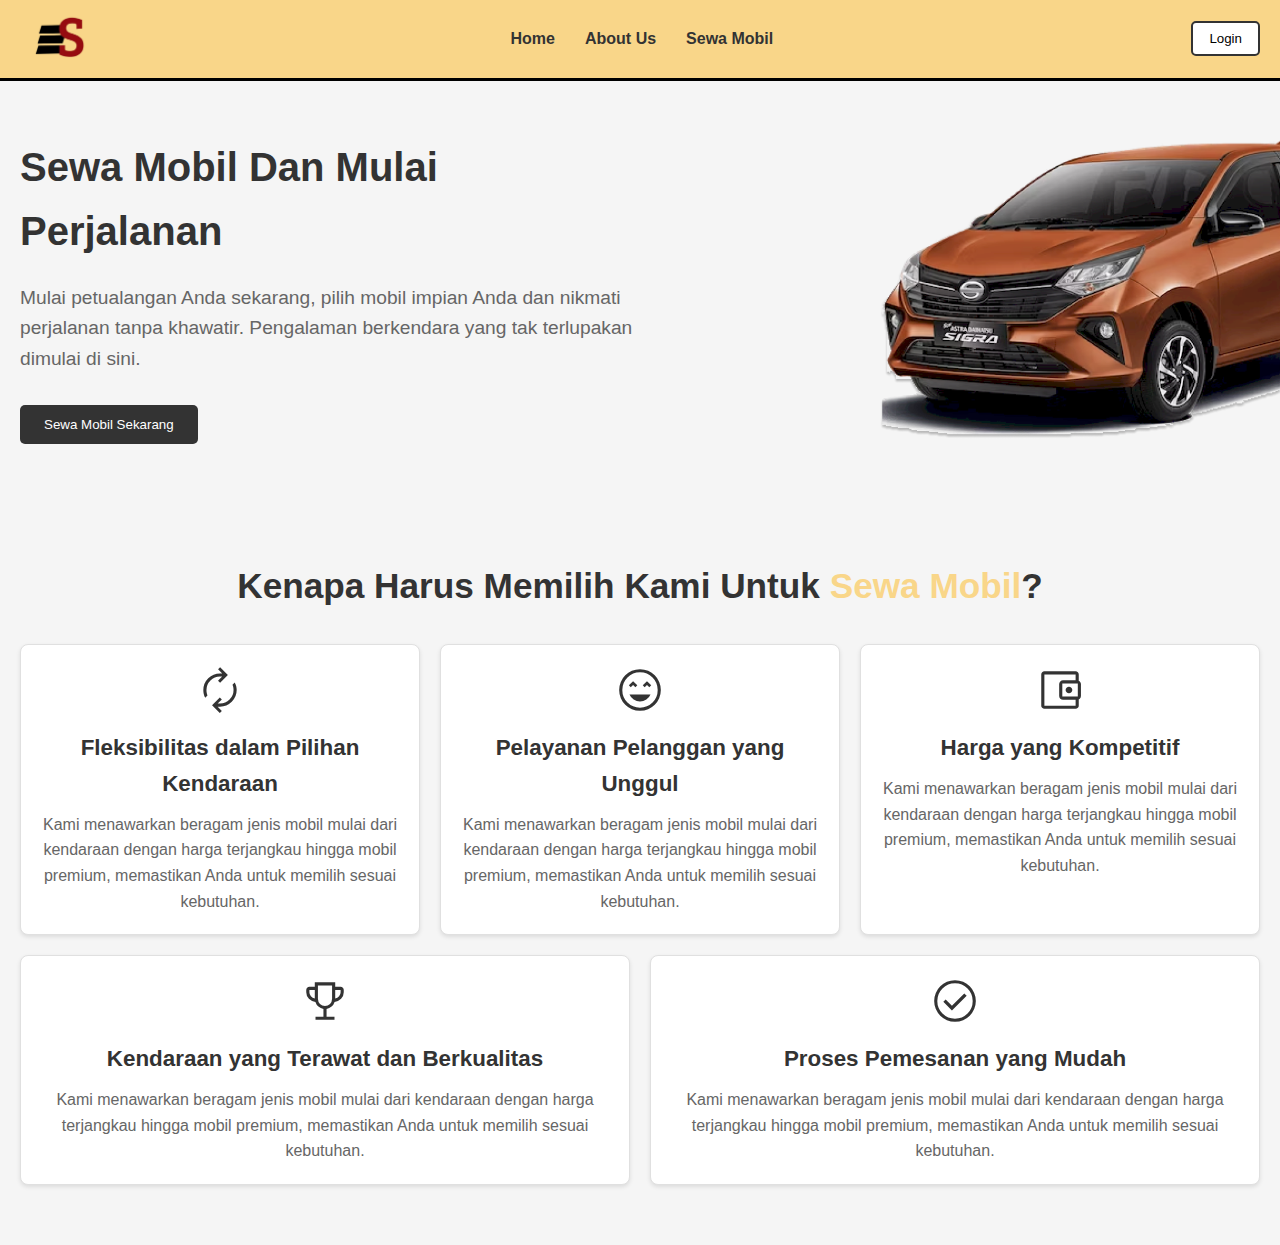
==== Main/index.html @ cefa4e39 "another commit" ====
<!DOCTYPE html>
<html lang="id">
  <head>
    <meta charset="UTF-8" />
    <meta name="viewport" content="width=device-width, initial-scale=1.0" />
    <title>Sewa Mobil</title>
    <link rel="stylesheet" href="styles.css" />
    <link
      rel="stylesheet"
      href="https://fonts.googleapis.com/css2?family=Material+Symbols+Outlined:opsz,wght,FILL,GRAD@20..48,100..700,0..1,-50..200"
    />
  </head>
  <body>
    <header>
      <nav>
        <div class="logo">
          <img src="../src/logo.png" alt="Logo" />
        </div>
        <ul class="nav-links">
          <li><a href="#">Home</a></li>
          <li><a href="#">About Us</a></li>
          <li><a href="#">Sewa Mobil</a></li>
        </ul>
        <button class="login-btn" id="btn-login">Login</button>
      </nav>
    </header>
    <section class="hero">
      <div class="hero-content">
        <h1>Sewa Mobil Dan Mulai Perjalanan</h1>
        <p>
          Mulai petualangan Anda sekarang, pilih mobil impian Anda dan nikmati
          perjalanan tanpa khawatir. Pengalaman berkendara yang tak terlupakan
          dimulai di sini.
        </p>
        <button class="cta-btn">Sewa Mobil Sekarang</button>
      </div>
      <img src="../src/car-image.png" alt="Mobil" class="hero-image" />
    </section>

    <section class="why-choose-us">
        <h2>Kenapa Harus Memilih Kami Untuk <span>Sewa Mobil</span>?</h2>
        <div class="benefits">
            <div class="benefit-item">
                <span class="material-symbols-outlined">autorenew</span>
                <h3>Fleksibilitas dalam Pilihan Kendaraan</h3>
                <p>
                    Kami menawarkan beragam jenis mobil mulai dari kendaraan dengan
                    harga terjangkau hingga mobil premium, memastikan Anda untuk memilih
                    sesuai kebutuhan.
                </p>
            </div>
            <div class="benefit-item">
                <span class="material-symbols-outlined">sentiment_very_satisfied</span>
                <h3>Pelayanan Pelanggan yang Unggul</h3>
                <p>
                    Kami menawarkan beragam jenis mobil mulai dari kendaraan dengan
                    harga terjangkau hingga mobil premium, memastikan Anda untuk memilih
                    sesuai kebutuhan.
                </p>
            </div>
            <div class="benefit-item">
                <span class="material-symbols-outlined">account_balance_wallet</span>
                <h3>Harga yang Kompetitif</h3>
                <p>
                    Kami menawarkan beragam jenis mobil mulai dari kendaraan dengan
                    harga terjangkau hingga mobil premium, memastikan Anda untuk memilih
                    sesuai kebutuhan.
                </p>
            </div>
            <div class="benefit-row-wrapper">
                <div class="benefit-item">
                    <span class="material-symbols-outlined">trophy</span>
                    <h3>Kendaraan yang Terawat dan Berkualitas</h3>
                    <p>
                        Kami menawarkan beragam jenis mobil mulai dari kendaraan dengan
                        harga terjangkau hingga mobil premium, memastikan Anda untuk memilih
                        sesuai kebutuhan.
                    </p>
                </div>
                <div class="benefit-item">
                    <span class="material-symbols-outlined">check_circle</span>
                    <h3>Proses Pemesanan yang Mudah</h3>
                    <p>
                        Kami menawarkan beragam jenis mobil mulai dari kendaraan dengan
                        harga terjangkau hingga mobil premium, memastikan Anda untuk memilih
                        sesuai kebutuhan.
                    </p>
                </div>
            </div>
        </div>
    </section>
    

    <script src="script.js"></script>
  </body>
  <footer>

  </footer>
</html>
---- Main/styles.css ----
/* styles.css */
/* index.html */
* {
    margin: 0;
    padding: 0;
    box-sizing: border-box;
  }

  body {
    font-family: Arial, sans-serif;
    line-height: 1.6;
    color: #333;
  }

  header nav {
    display: flex;
    justify-content: space-between;
    align-items: center;
    border-bottom: 3px solid black  ;
    padding: 10px 20px;
    background-color: #F9D689;
  }

  .logo img {
    height: 50px;
  }

  .nav-links {
    list-style-type: none;
    float: none;
    margin: auto;
    display: flex;
  }

  .nav-links li {
    margin: 0 15px;
  }

  .nav-links a {
    text-decoration: none;
    color: #333;
    font-weight: bold;
  }

  .login-btn {
    padding: 8px 16px;
    background-color: white;
    border: 2px solid #333;
    border-radius: 5px;
    cursor: pointer;
    transition: background-color 0.3s ease;
  }

  .login-btn:hover {
    background-color: #333;
    color: white;
  }

  .hero {
    display: flex;
    align-items: center;
    justify-content: space-between;
    padding: 50px 0; /* Menghapus padding kanan-kiri */
    background-color: #f5f5f5;
    overflow: hidden; /* Agar gambar tidak keluar dari section */
  }
  
  .hero-content {
    max-width: 50%; /* Batas maksimal untuk konten teks */
    padding-left: 20px; /* Menambahkan padding hanya pada kiri */
  }
  
  .hero-image {
    flex-shrink: 0;
    width: 50%; /* Mengisi 50% dari lebar container */
    object-fit: cover; /* Menjaga proporsi gambar */
  }
  

  .hero-content h1 {
    font-size: 2.5em;
    margin-bottom: 20px;
  }

  .hero-content p {
    font-size: 1.2em;
    margin-bottom: 30px;
    color: #666;
  }

  .cta-btn {
    padding: 12px 24px;
    background-color: #333;
    color: white;
    border: none;
    border-radius: 5px;
    cursor: pointer;
    transition: background-color 0.3s ease;
  }

  .cta-btn:hover {
    background-color: #555;
  }

  .hero-image {
    max-width: 400px;
    height: auto;
  }

/*Why Choose Us Section*/

.why-choose-us {
    padding: 60px 20px;
    text-align: center;
    background-color: #f5f5f5;
}

.why-choose-us h2 {
    font-size: 2.2em;
    margin-bottom: 30px;
    color: #333;
}

.why-choose-us h2 span {
    color: #F9D689;
}

.benefits {
    display: grid;
    grid-template-columns: repeat(3, 1fr);
    gap: 20px;
}

.benefit-row-wrapper {
    display: flex;
    justify-content: center;
    gap: 20px;
    grid-column: 1 / -1; /* Make the wrapper span all columns */
}

.benefit-item {
    background-color: #ffffff;
    border: 1px solid #e0e0e0;
    border-radius: 8px;
    padding: 20px;
    text-align: center;
    box-shadow: 0 2px 4px rgba(0, 0, 0, 0.1);
    transition: transform 0.3s ease, box-shadow 0.3s ease;
}

.benefit-item:hover {
    transform: translateY(-5px);
    box-shadow: 0 5px 10px rgba(0, 0, 0, 0.15);
}

.benefit-item .material-symbols-outlined {
    font-size: 50px;
    margin-bottom: 15px;
}

.benefit-item h3 {
    font-size: 1.4em;
    font-weight: bold;
    margin-bottom: 10px;
    color: #333;
}

.benefit-item p {
    font-size: 1em;
    color: #666;
    line-height: 1.6em;
}

.login-card{
  background-image: linear-gradient(to bottom right, rgb(255, 175, 27), rgb(255, 157, 45));
  width: 400px;
  height: 340px;
  border-radius: 10px;
  display: flex;
  flex-wrap: wrap;
  justify-content: center;
  align-items: center;
  flex-direction: column;
}

.wrapper{
  display: flex;
  justify-content: center;
  margin-top: 140px;
}

.first-login{
  margin-top: 5px;
  margin-bottom: 30px;
  background: none;
}

.login-txt{
  background: none;
  font-size: 27px;
}

.btn-1{
  background: #ffffff;
  height: 35px;
  width: 290px;
  border: solid white 2px;
  border-radius: 10px;
  font-size: smaller;
  cursor: pointer;
  transition-duration: 0.5s;
}

.btn-1:hover{
  border: solid 2px black;
}

.btn-2{
  background: #ffffff;
  margin: 30px;
  height: 35px;
  width: 290px;
  border: solid white 2px;
  border-radius: 10px;
  font-size: smaller;
  cursor: pointer;
  transition-duration: 0.5s;
  transition: ease-in-out;
}
.btn-2:hover{
border: solid 2px black;
}





/*---LOGIN PAGE---*/
h1, h3{
  margin:0; padding:0;
}
.login {
  margin: auto;
  margin-top: 12%;
  max-width:500px;
}
.login-header {
  color:#000000;
  text-align:center;
  font-size:12px;
}
.login-form h3 {
  text-align:left;
  font-size: small;
  margin-left: -55px;
  color:#000000;
  background: none;
}
.login-form {
  box-sizing:border-box;
  padding-top:15px;
  padding-bottom:10%;
  margin:5% auto;
  text-align:center;
}
.login input[type="text"],
.login input[type="password"] {
  background: white;
  padding-top: 15px;
  margin-left: -60px;
  
}

.login-form input[type="button"] {
  margin-right: 65%;
  margin-top: 40px;
  height:40px;
  width:90px;
  background:#ffb429;
  border:1px solid #ffb429;
  border-radius:5px;
  font-family: Arial, Helvetica, sans-serif;
  color: white;
  cursor:pointer;
  margin-left: -150px;
  padding: 2px;
}

.login-form input:hover[type="button"] {
  background:  #d28900;
  border: 1px solid #d28900;
}

.cardLogin{
  background-image: linear-gradient(to bottom right, rgb(255, 175, 27), rgb(255, 157, 45));
  width: 550px;
  height: 400px;
  border-radius: 10px;
  margin-top: 130px;
  margin-left: 500px;
  display: flex;
  flex-wrap: wrap;
  justify-content: center;
  align-items: center;
  flex-direction: column;
}



/*---USER PAGE 1---*/

.logo{
  margin-left: 10px;
  padding: 0;
}

ul{
  display: flex;
}

li{
  list-style: none;
  margin: 50px;
}


.user-button {
  margin-left: 300px;
  height:50px;
  width:100px;
  border-radius:5px;
  font-family: Arial, Helvetica, sans-serif;
  border: none;
  background: #ffffff;
  color: black;
  cursor:pointer;
}

.notif{
  margin: 50px;
  position: flex;
  background: transparent;
  border: none;
  cursor: pointer;
}

.icons{
  font-size: 30px;
}

header {
  margin: 0;
  padding: 0;
}

.navbar{
  margin: 0 auto;
  display: flex;
  flex-wrap: wrap;
  justify-content: space-between;
  align-items: center;
}
.links{
  margin-left:  100px;
  justify-content: center;
  align-items: center;
}

/*---CONTENT USER 1---*/
.container {
  width: 800px;
  margin: 50px auto;
  border: 1px solid #ccc;
  padding: 20px;
  background-color: white;
  display: flex;
  flex-direction: column;
  border-radius: 10px;
}

.card-user1{
  color: rgb(0, 0, 0);
left: 0;
position: absolute;
top: 0;
  background: none;
  margin-top: 25px;
  margin-left: 25px;
}

.data-info{
  text-align: left;
  background: none;
  margin-bottom: 5px;
}

.info{
  background: none;
  color: rgb(181, 181, 181);
  font-size: smaller;
  z-index: 1;
  margin-left: 1.5px;
}
.step{
  font-size: smaller;
  color: rgb(174, 174, 174);
  background: none;
  display: flex;
  background: none;
  margin-top: -18px;
  margin-left: 590px;
  justify-content: right;
  z-index: 1;
}
h3{
  background: white;
  font-size: medium;
}


.card-text{
  padding-top: 55px;
  background: #ffffff;
  height: fit-content;
}

.card-text-right{
  background: none;
  margin-left: 420px;
  margin-top: -167px;
}


.next-btn{
  background: #ffb429;
  width: 80px;
  text-align: center;
  height: 40px;
  border-radius: 5px;
  border: none;
  color: white;
  margin-left: 90%;
}

.next-btn:hover{
  background: #d28900;
  cursor: pointer;
}

/*---USER 2---*/


.tgl-rental{
  background: none;
  z-index: 1;
}

.info-tgl{
  background: none;
  color: rgb(181, 181, 181);
  font-size: smaller;
  z-index: 1;
  margin-left: 4px;
  margin-top: 0;
}

.input-tanggal{
  background: white;
  margin-top: 50px;
  margin-left: -180px;
  cursor: pointer;
}
.input-tanggal input:checked ~ .checkmark {
  background-color: #000000;
}
.checkmark {
  position: absolute;
  top: 0;
  left: 0;
  height: 25px;
  width: 25px;
  background-color: #eee;
  border-radius: 50%;
}
  .tanggal-txt{
  background: white;
  padding-top: 10px;
}

.isi-tanggal{
  background: white;
  padding-top: 5px
}

.input-tanggalcl{
  background: white;
}

.next2{
  background: white;
  padding-bottom: 20px;
  margin-top: 25px;
}
.next-btn2{
  background: #ffb429;
  width: 80px;
  text-align: center;
  height: 40px;
  border-radius: 5px;
  border: none;
  color: white;
  margin-left: 90%;
}

.next-btn2:hover{
  background: #d28900;
  cursor: pointer;
}


/*---USER 3---*/
.container-v2{
width: 690px;
height: 470px;
margin: 50px;
margin-top: 0;
padding: 20px;
background-color: rgba(255, 255, 255, 0.63);
display: flex;
flex-direction: column;
border-radius: 10px;
z-index: 1;
}

.pembayaran{
background: none;
}

.info-pembayaran{
background: none;
color: rgb(181, 181, 181);
font-size: smaller;
margin-left: 4px;
margin-top: 5px;
}
.transfer{
margin-top: 30px;
align-items: center;
display: flex;
justify-content: space-between;
border-radius: 10px;
padding: 0 auto;
background: #fcd98d7e;
}

.transfer-input{
margin-left: -160px;
}

.transfer-acc{
background: none;
}

.infoPembayaran{
    color: rgb(181, 181, 181);
    font-size: smaller;
}
.upload{
margin-top: 20px;
font-size: 40px;
background: white;
align-self: center;
padding: 15px 20px;
border-radius: 10px;
border: none;
cursor: pointer;
box-shadow: 1px 1px 1px #cacacab6;
}

.upload-img{
width: 40px;
background: none;
}

.up-txt{
background: none;
align-self: center;
font-size: 10px;
margin-top: 10px;
}

.detail-txt{
background: none;
font-size: small;
margin-top: 60px;
}

.detail-cont{
background: white;
font-size: smaller;
padding: 5px;
width: 350px;
}

.next3{
background: none;
margin-top: -45px;
}
.next-btn3{
background: #ffb429;
width: 80px;
text-align: center;
height: 40px;
border-radius: 5px;
border: none;
color: white;
margin-left: 671px;
margin-top: -200px;
}

.next-btn3:hover{
background: #d28900;
cursor: pointer;
}


@media screen and (max-width: 768px) {
    .hero {
        flex-direction: column;
        text-align: center;
    }

    .hero-content, .hero-image-container {
        max-width: 100%;
    }

    .benefits {
        grid-template-columns: repeat(2, 1fr);
    }

    .benefit-item {
        width: 100%;
        margin-bottom: 20px;
    }
}

@media (max-width: 480px) {
    .benefits {
        grid-template-columns: 1fr;
    }
}
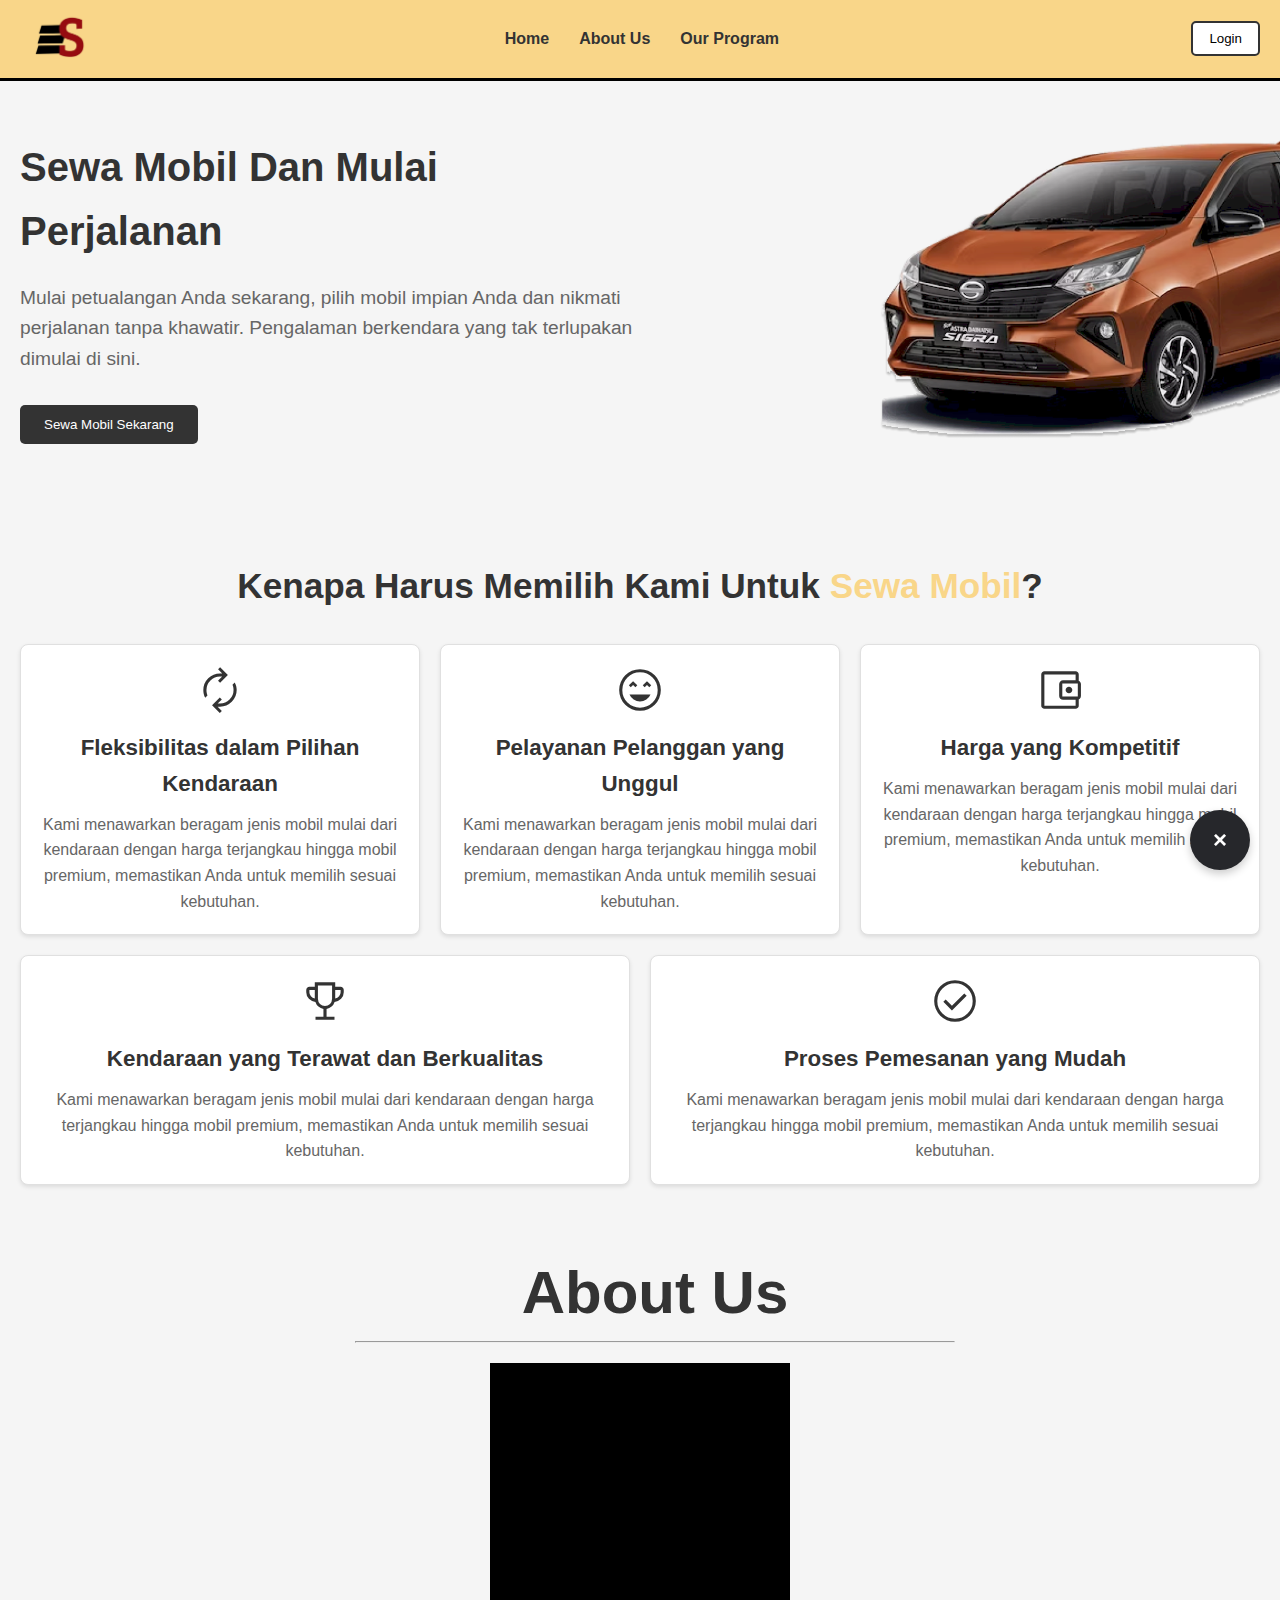
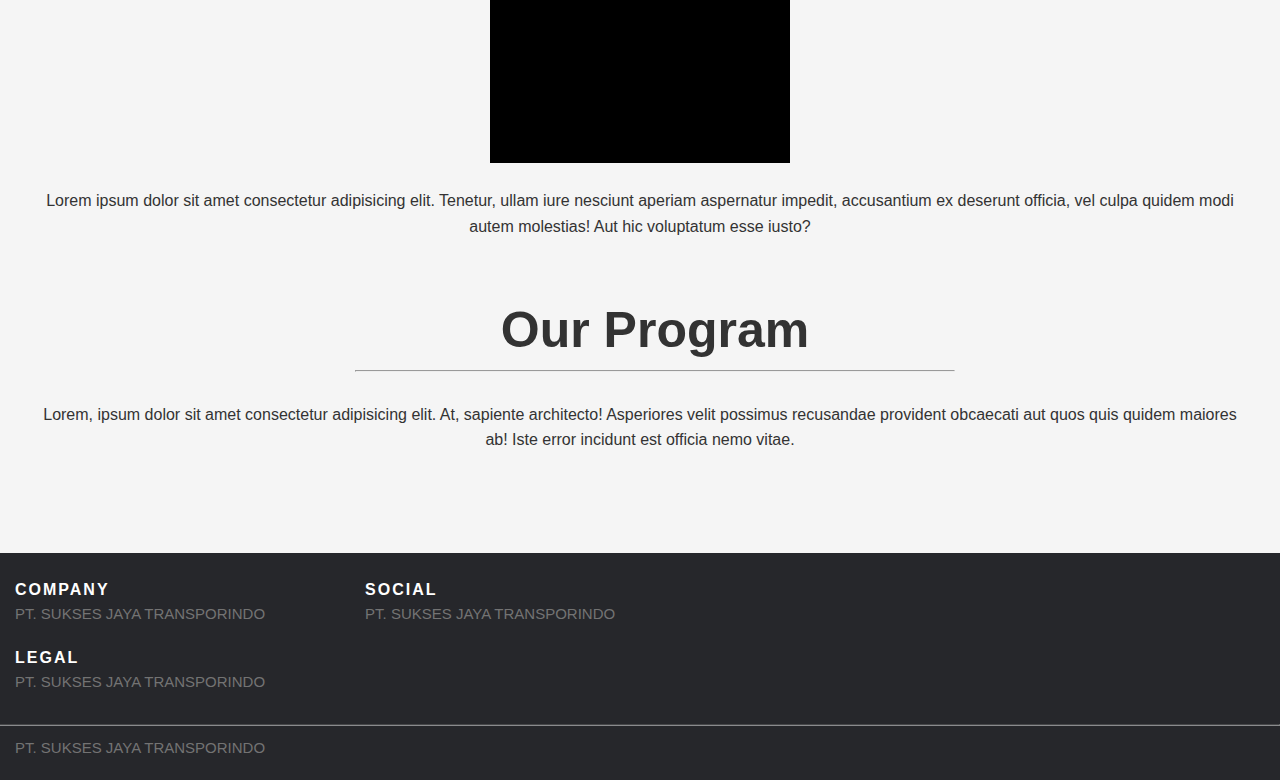
==== commit 94f06a58: "Full UI Done" ====
--- a/Main/index.html
+++ b/Main/index.html
@@ -1,99 +1,198 @@
 <!DOCTYPE html>
 <html lang="id">
-  <head>
-    <meta charset="UTF-8" />
-    <meta name="viewport" content="width=device-width, initial-scale=1.0" />
-    <title>Sewa Mobil</title>
-    <link rel="stylesheet" href="styles.css" />
-    <link
-      rel="stylesheet"
-      href="https://fonts.googleapis.com/css2?family=Material+Symbols+Outlined:opsz,wght,FILL,GRAD@20..48,100..700,0..1,-50..200"
-    />
-  </head>
-  <body>
-    <header>
-      <nav>
-        <div class="logo">
-          <img src="../src/logo.png" alt="Logo" />
+
+<head>
+  <title>SJT</title>
+  <meta charset="UTF-8" />
+  <meta name="viewport" content="width=device-width, initial-scale=1.0" />
+  <title>Sewa Mobil</title>
+  <link rel="stylesheet" href="styles.css" />
+  <link rel="stylesheet"
+    href="https://fonts.googleapis.com/css2?family=Material+Symbols+Outlined:opsz,wght,FILL,GRAD@20..48,100..700,0..1,-50..200" />
+</head>
+
+<body>
+  <header>
+    <nav>
+      <div class="logo">
+        <img src="../src/logo.png" alt="Logo" />
+      </div>
+      <ul class="nav-links">
+        <li><a href="index.html">Home</a></li>
+        <li><a href="#aboutUs">About Us</a></li>
+        <li><a href="#ourProgram">Our Program</a></li>
+      </ul>
+      <button class="login-btn" id="btn-login">Login</button>
+    </nav>
+  </header>
+  <div class="overlay" id="overlay"></div>
+  <section class="hero">
+    <div class="hero-content">
+      <h1>Sewa Mobil Dan Mulai Perjalanan</h1>
+      <p>
+        Mulai petualangan Anda sekarang, pilih mobil impian Anda dan nikmati
+        perjalanan tanpa khawatir. Pengalaman berkendara yang tak terlupakan
+        dimulai di sini.
+      </p>
+      <button class="cta-btn">Sewa Mobil Sekarang</button>
+    </div>
+    <img src="../src/car-image.png" alt="Mobil" class="hero-image" />
+  </section>
+
+  <section class="why-choose-us">
+    <h2>Kenapa Harus Memilih Kami Untuk <span>Sewa Mobil</span>?</h2>
+    <div class="benefits">
+      <div class="benefit-item">
+        <span class="material-symbols-outlined">autorenew</span>
+        <h3>Fleksibilitas dalam Pilihan Kendaraan</h3>
+        <p>
+          Kami menawarkan beragam jenis mobil mulai dari kendaraan dengan
+          harga terjangkau hingga mobil premium, memastikan Anda untuk memilih
+          sesuai kebutuhan.
+        </p>
+      </div>
+      <div class="benefit-item">
+        <span class="material-symbols-outlined">sentiment_very_satisfied</span>
+        <h3>Pelayanan Pelanggan yang Unggul</h3>
+        <p>
+          Kami menawarkan beragam jenis mobil mulai dari kendaraan dengan
+          harga terjangkau hingga mobil premium, memastikan Anda untuk memilih
+          sesuai kebutuhan.
+        </p>
+      </div>
+      <div class="benefit-item">
+        <span class="material-symbols-outlined">account_balance_wallet</span>
+        <h3>Harga yang Kompetitif</h3>
+        <p>
+          Kami menawarkan beragam jenis mobil mulai dari kendaraan dengan
+          harga terjangkau hingga mobil premium, memastikan Anda untuk memilih
+          sesuai kebutuhan.
+        </p>
+      </div>
+      <div class="benefit-row-wrapper">
+        <div class="benefit-item">
+          <span class="material-symbols-outlined">trophy</span>
+          <h3>Kendaraan yang Terawat dan Berkualitas</h3>
+          <p>
+            Kami menawarkan beragam jenis mobil mulai dari kendaraan dengan
+            harga terjangkau hingga mobil premium, memastikan Anda untuk
+            memilih sesuai kebutuhan.
+          </p>
         </div>
-        <ul class="nav-links">
-          <li><a href="#">Home</a></li>
-          <li><a href="#">About Us</a></li>
-          <li><a href="#">Sewa Mobil</a></li>
-        </ul>
-        <button class="login-btn" id="btn-login">Login</button>
-      </nav>
-    </header>
-    <section class="hero">
-      <div class="hero-content">
-        <h1>Sewa Mobil Dan Mulai Perjalanan</h1>
-        <p>
-          Mulai petualangan Anda sekarang, pilih mobil impian Anda dan nikmati
-          perjalanan tanpa khawatir. Pengalaman berkendara yang tak terlupakan
-          dimulai di sini.
-        </p>
-        <button class="cta-btn">Sewa Mobil Sekarang</button>
+        <div class="benefit-item">
+          <span class="material-symbols-outlined">check_circle</span>
+          <h3>Proses Pemesanan yang Mudah</h3>
+          <p>
+            Kami menawarkan beragam jenis mobil mulai dari kendaraan dengan
+            harga terjangkau hingga mobil premium, memastikan Anda untuk
+            memilih sesuai kebutuhan.
+          </p>
+        </div>
       </div>
-      <img src="../src/car-image.png" alt="Mobil" class="hero-image" />
-    </section>
+    </div>
+  </section>
 
-    <section class="why-choose-us">
-        <h2>Kenapa Harus Memilih Kami Untuk <span>Sewa Mobil</span>?</h2>
-        <div class="benefits">
-            <div class="benefit-item">
-                <span class="material-symbols-outlined">autorenew</span>
-                <h3>Fleksibilitas dalam Pilihan Kendaraan</h3>
-                <p>
-                    Kami menawarkan beragam jenis mobil mulai dari kendaraan dengan
-                    harga terjangkau hingga mobil premium, memastikan Anda untuk memilih
-                    sesuai kebutuhan.
-                </p>
-            </div>
-            <div class="benefit-item">
-                <span class="material-symbols-outlined">sentiment_very_satisfied</span>
-                <h3>Pelayanan Pelanggan yang Unggul</h3>
-                <p>
-                    Kami menawarkan beragam jenis mobil mulai dari kendaraan dengan
-                    harga terjangkau hingga mobil premium, memastikan Anda untuk memilih
-                    sesuai kebutuhan.
-                </p>
-            </div>
-            <div class="benefit-item">
-                <span class="material-symbols-outlined">account_balance_wallet</span>
-                <h3>Harga yang Kompetitif</h3>
-                <p>
-                    Kami menawarkan beragam jenis mobil mulai dari kendaraan dengan
-                    harga terjangkau hingga mobil premium, memastikan Anda untuk memilih
-                    sesuai kebutuhan.
-                </p>
-            </div>
-            <div class="benefit-row-wrapper">
-                <div class="benefit-item">
-                    <span class="material-symbols-outlined">trophy</span>
-                    <h3>Kendaraan yang Terawat dan Berkualitas</h3>
-                    <p>
-                        Kami menawarkan beragam jenis mobil mulai dari kendaraan dengan
-                        harga terjangkau hingga mobil premium, memastikan Anda untuk memilih
-                        sesuai kebutuhan.
-                    </p>
-                </div>
-                <div class="benefit-item">
-                    <span class="material-symbols-outlined">check_circle</span>
-                    <h3>Proses Pemesanan yang Mudah</h3>
-                    <p>
-                        Kami menawarkan beragam jenis mobil mulai dari kendaraan dengan
-                        harga terjangkau hingga mobil premium, memastikan Anda untuk memilih
-                        sesuai kebutuhan.
-                    </p>
-                </div>
-            </div>
+  <section class="about-us" id="aboutUs">
+    <h2 style="font-size: 60px;">About Us</h2>
+    <hr style="width: 600px; margin: auto;">
+    <div class="aboutUs">
+      <div class="aboutusImg"></div>
+      <br>
+      <p>Lorem ipsum dolor sit amet consectetur adipisicing elit. Tenetur, ullam iure nesciunt aperiam aspernatur
+        impedit, accusantium ex deserunt officia, vel culpa quidem modi autem molestias! Aut hic voluptatum esse iusto?
+      </p>
+    </div>
+  </section>
+
+  <section class="ourProgram" id="ourProgram">
+    <h2 style="font-size: 50px;">Our Program</h2>
+    <hr style="width: 600px; margin: auto;">
+    <div class="programContainer">
+      <p>Lorem, ipsum dolor sit amet consectetur adipisicing elit. At, sapiente architecto! Asperiores velit possimus
+        recusandae provident obcaecati aut quos quis quidem maiores ab! Iste error incidunt est officia nemo vitae.</p>
+    </div>
+  </section>
+
+  <div class="fab-container">
+    <div class="fab-container">
+      <button class="fab" id="fabButton">
+        <span class="fab-icon" id="fabIcon">&times;</span>
+      </button>
+    </div>
+
+    <div class="popover" id="popover">
+      <h3>FAB Popover</h3>
+      <p>The content of the popover is fully customizable. You can use it to create, for example, a menu.</p>
+    </div>
+  </div>
+  <script>
+    const loginButton = document.getElementById("btn-login");
+
+    loginButton.addEventListener("click", () => {
+      window.location.href = "login.html";
+    });
+
+    document.addEventListener('DOMContentLoaded', function () {
+      const fabButton = document.getElementById('fabButton');
+      const fabIcon = document.getElementById('fabIcon');
+      const popover = document.getElementById('popover');
+      const overlay = document.getElementById('overlay');
+
+      // Animasi Handling nya
+
+      fabButton.addEventListener('click', function () {
+        if (popover.classList.contains('show')) {
+          popover.classList.remove('show');
+          overlay.classList.remove('show');
+          fabIcon.style.transform = 'rotate(0deg)';
+        } else {
+          popover.classList.add('show');
+          overlay.classList.add('show');
+          fabIcon.style.transform = 'rotate(45deg)';
+        }
+      });
+
+      document.addEventListener('click', function (event) {
+        if (!fabButton.contains(event.target) && !popover.contains(event.target)) {
+          popover.classList.remove('show');
+          overlay.classList.remove('show');
+          fabIcon.style.transform = 'rotate(0deg)';
+        }
+      });
+    });
+
+
+  </script>
+</body>
+
+
+
+
+<!-- Site footer -->
+<footer class="site-footer">
+  <div class="containerFooter">
+    <div class="row" style="display: flex; gap: 100px;">
+      <div class="company">
+        <h6>Company</h6>
+        <p class="text-justify">PT. SUKSES JAYA TRANSPORINDO</p>
+      </div>
+      <div class="social">
+        <h6>Social</h6>
+        <p class="text-justify">PT. SUKSES JAYA TRANSPORINDO</p>
+      </div>
+    </div>
+    <div class="Contact" style="margin-top: 20px;">
+      <h6>Legal</h6>
+      <p class="text-justify">PT. SUKSES JAYA TRANSPORINDO</p>
+    </div>
+    <hr>
+    <div class="footerContainer">
+      <div class="row">
+        <div class="col-md-8 col-sm-6 col-xs-12">
+          <p class="copyright-text">PT. SUKSES JAYA TRANSPORINDO</p>
         </div>
-    </section>
-    
+      </div>
+    </div>
+</footer>
 
-    <script src="script.js"></script>
-  </body>
-  <footer>
-
-  </footer>
-</html>
+</html>--- a/Main/styles.css
+++ b/Main/styles.css
@@ -1,177 +1,187 @@
 /* styles.css */
 /* index.html */
 * {
-    margin: 0;
-    padding: 0;
-    box-sizing: border-box;
-  }
-
-  body {
-    font-family: Arial, sans-serif;
-    line-height: 1.6;
-    color: #333;
-  }
-
-  header nav {
-    display: flex;
-    justify-content: space-between;
-    align-items: center;
-    border-bottom: 3px solid black  ;
-    padding: 10px 20px;
-    background-color: #F9D689;
-  }
-
-  .logo img {
-    height: 50px;
-  }
-
-  .nav-links {
-    list-style-type: none;
-    float: none;
-    margin: auto;
-    display: flex;
-  }
-
-  .nav-links li {
-    margin: 0 15px;
-  }
-
-  .nav-links a {
-    text-decoration: none;
-    color: #333;
-    font-weight: bold;
-  }
-
-  .login-btn {
-    padding: 8px 16px;
-    background-color: white;
-    border: 2px solid #333;
-    border-radius: 5px;
-    cursor: pointer;
-    transition: background-color 0.3s ease;
-  }
-
-  .login-btn:hover {
-    background-color: #333;
-    color: white;
-  }
-
-  .hero {
-    display: flex;
-    align-items: center;
-    justify-content: space-between;
-    padding: 50px 0; /* Menghapus padding kanan-kiri */
-    background-color: #f5f5f5;
-    overflow: hidden; /* Agar gambar tidak keluar dari section */
-  }
-  
-  .hero-content {
-    max-width: 50%; /* Batas maksimal untuk konten teks */
-    padding-left: 20px; /* Menambahkan padding hanya pada kiri */
-  }
-  
-  .hero-image {
-    flex-shrink: 0;
-    width: 50%; /* Mengisi 50% dari lebar container */
-    object-fit: cover; /* Menjaga proporsi gambar */
-  }
-  
-
-  .hero-content h1 {
-    font-size: 2.5em;
-    margin-bottom: 20px;
-  }
-
-  .hero-content p {
-    font-size: 1.2em;
-    margin-bottom: 30px;
-    color: #666;
-  }
-
-  .cta-btn {
-    padding: 12px 24px;
-    background-color: #333;
-    color: white;
-    border: none;
-    border-radius: 5px;
-    cursor: pointer;
-    transition: background-color 0.3s ease;
-  }
-
-  .cta-btn:hover {
-    background-color: #555;
-  }
-
-  .hero-image {
-    max-width: 400px;
-    height: auto;
-  }
+  margin: 0;
+  padding: 0;
+  box-sizing: border-box;
+}
+
+body {
+  font-family: Arial, sans-serif;
+  line-height: 1.6;
+  color: #333;
+  background: #f5f5f5;
+}
+
+header nav {
+  display: flex;
+  justify-content: space-between;
+  align-items: center;
+  border-bottom: 3px solid black;
+  padding: 10px 20px;
+  background-color: #F9D689;
+}
+
+
+.logo img {
+  height: 50px;
+}
+
+.nav-links {
+  list-style-type: none;
+  float: none;
+  margin: auto;
+  display: flex;
+}
+
+.nav-links li {
+  margin: 0 15px;
+  align-content: center;
+}
+
+.nav-links a {
+  text-decoration: none;
+  color: #333;
+  font-weight: bold;
+}
+
+.login-btn {
+  padding: 8px 16px;
+  background-color: white;
+  border: 2px solid #333;
+  border-radius: 5px;
+  cursor: pointer;
+  transition: background-color 0.3s ease;
+}
+
+.login-btn:hover {
+  background-color: #333;
+  color: white;
+}
+
+.hero {
+  display: flex;
+  align-items: center;
+  justify-content: space-between;
+  padding: 50px 0;
+  /* Menghapus padding kanan-kiri */
+  background-color: #f5f5f5;
+  overflow: hidden;
+  /* Agar gambar tidak keluar dari section */
+}
+
+.hero-content {
+  max-width: 50%;
+  /* Batas maksimal untuk konten teks */
+  padding-left: 20px;
+  /* Menambahkan padding hanya pada kiri */
+}
+
+.hero-image {
+  flex-shrink: 0;
+  width: 50%;
+  /* Mengisi 50% dari lebar container */
+  object-fit: cover;
+  /* Menjaga proporsi gambar */
+}
+
+
+.hero-content h1 {
+  font-size: 2.5em;
+  margin-bottom: 20px;
+}
+
+.hero-content p {
+  font-size: 1.2em;
+  margin-bottom: 30px;
+  color: #666;
+}
+
+.cta-btn {
+  padding: 12px 24px;
+  background-color: #333;
+  color: white;
+  border: none;
+  border-radius: 5px;
+  cursor: pointer;
+  transition: background-color 0.3s ease;
+}
+
+.cta-btn:hover {
+  background-color: #555;
+}
+
+.hero-image {
+  max-width: 400px;
+  height: auto;
+}
 
 /*Why Choose Us Section*/
 
 .why-choose-us {
-    padding: 60px 20px;
-    text-align: center;
-    background-color: #f5f5f5;
+  padding: 60px 20px;
+  text-align: center;
+  background-color: #f5f5f5;
 }
 
 .why-choose-us h2 {
-    font-size: 2.2em;
-    margin-bottom: 30px;
-    color: #333;
+  font-size: 2.2em;
+  margin-bottom: 30px;
+  color: #333;
 }
 
 .why-choose-us h2 span {
-    color: #F9D689;
+  color: #F9D689;
 }
 
 .benefits {
-    display: grid;
-    grid-template-columns: repeat(3, 1fr);
-    gap: 20px;
+  display: grid;
+  grid-template-columns: repeat(3, 1fr);
+  gap: 20px;
 }
 
 .benefit-row-wrapper {
-    display: flex;
-    justify-content: center;
-    gap: 20px;
-    grid-column: 1 / -1; /* Make the wrapper span all columns */
+  display: flex;
+  justify-content: center;
+  gap: 20px;
+  grid-column: 1 / -1;
+  /* Make the wrapper span all columns */
 }
 
 .benefit-item {
-    background-color: #ffffff;
-    border: 1px solid #e0e0e0;
-    border-radius: 8px;
-    padding: 20px;
-    text-align: center;
-    box-shadow: 0 2px 4px rgba(0, 0, 0, 0.1);
-    transition: transform 0.3s ease, box-shadow 0.3s ease;
+  background-color: #ffffff;
+  border: 1px solid #e0e0e0;
+  border-radius: 8px;
+  padding: 20px;
+  text-align: center;
+  box-shadow: 0 2px 4px rgba(0, 0, 0, 0.1);
+  transition: transform 0.3s ease, box-shadow 0.3s ease;
 }
 
 .benefit-item:hover {
-    transform: translateY(-5px);
-    box-shadow: 0 5px 10px rgba(0, 0, 0, 0.15);
+  transform: translateY(-5px);
+  box-shadow: 0 5px 10px rgba(0, 0, 0, 0.15);
 }
 
 .benefit-item .material-symbols-outlined {
-    font-size: 50px;
-    margin-bottom: 15px;
+  font-size: 50px;
+  margin-bottom: 15px;
 }
 
 .benefit-item h3 {
-    font-size: 1.4em;
-    font-weight: bold;
-    margin-bottom: 10px;
-    color: #333;
+  font-size: 1.4em;
+  font-weight: bold;
+  margin-bottom: 10px;
+  color: #333;
 }
 
 .benefit-item p {
-    font-size: 1em;
-    color: #666;
-    line-height: 1.6em;
-}
-
-.login-card{
+  font-size: 1em;
+  color: #666;
+  line-height: 1.6em;
+}
+
+.login-card {
   background-image: linear-gradient(to bottom right, rgb(255, 175, 27), rgb(255, 157, 45));
   width: 400px;
   height: 340px;
@@ -183,24 +193,24 @@
   flex-direction: column;
 }
 
-.wrapper{
+.wrapper {
   display: flex;
   justify-content: center;
   margin-top: 140px;
 }
 
-.first-login{
+.first-login {
   margin-top: 5px;
   margin-bottom: 30px;
   background: none;
 }
 
-.login-txt{
+.login-txt {
   background: none;
   font-size: 27px;
 }
 
-.btn-1{
+.btn-1 {
   background: #ffffff;
   height: 35px;
   width: 290px;
@@ -211,11 +221,11 @@
   transition-duration: 0.5s;
 }
 
-.btn-1:hover{
+.btn-1:hover {
   border: solid 2px black;
 }
 
-.btn-2{
+.btn-2 {
   background: #ffffff;
   margin: 30px;
   height: 35px;
@@ -227,8 +237,9 @@
   transition-duration: 0.5s;
   transition: ease-in-out;
 }
-.btn-2:hover{
-border: solid 2px black;
+
+.btn-2:hover {
+  border: solid 2px black;
 }
 
 
@@ -236,62 +247,69 @@
 
 
 /*---LOGIN PAGE---*/
-h1, h3{
-  margin:0; padding:0;
-}
+h1,
+h3 {
+  margin: 0;
+  padding: 0;
+}
+
 .login {
   margin: auto;
   margin-top: 12%;
-  max-width:500px;
-}
+  max-width: 500px;
+}
+
 .login-header {
-  color:#000000;
-  text-align:center;
-  font-size:12px;
-}
+  color: #000000;
+  text-align: center;
+  font-size: 12px;
+}
+
 .login-form h3 {
-  text-align:left;
+  text-align: left;
   font-size: small;
   margin-left: -55px;
-  color:#000000;
-  background: none;
-}
+  color: #000000;
+  background: none;
+}
+
 .login-form {
-  box-sizing:border-box;
-  padding-top:15px;
-  padding-bottom:10%;
-  margin:5% auto;
-  text-align:center;
-}
+  box-sizing: border-box;
+  padding-top: 15px;
+  padding-bottom: 10%;
+  margin: 5% auto;
+  text-align: center;
+}
+
 .login input[type="text"],
 .login input[type="password"] {
   background: white;
   padding-top: 15px;
   margin-left: -60px;
-  
+
 }
 
 .login-form input[type="button"] {
   margin-right: 65%;
   margin-top: 40px;
-  height:40px;
-  width:90px;
-  background:#ffb429;
-  border:1px solid #ffb429;
-  border-radius:5px;
+  height: 40px;
+  width: 90px;
+  background: #ffb429;
+  border: 1px solid #ffb429;
+  border-radius: 5px;
   font-family: Arial, Helvetica, sans-serif;
   color: white;
-  cursor:pointer;
+  cursor: pointer;
   margin-left: -150px;
   padding: 2px;
 }
 
 .login-form input:hover[type="button"] {
-  background:  #d28900;
+  background: #d28900;
   border: 1px solid #d28900;
 }
 
-.cardLogin{
+.cardLogin {
   background-image: linear-gradient(to bottom right, rgb(255, 175, 27), rgb(255, 157, 45));
   width: 550px;
   height: 400px;
@@ -309,16 +327,16 @@
 
 /*---USER PAGE 1---*/
 
-.logo{
+.logo {
   margin-left: 10px;
   padding: 0;
 }
 
-ul{
-  display: flex;
-}
-
-li{
+ul {
+  display: flex;
+}
+
+li {
   list-style: none;
   margin: 50px;
 }
@@ -326,17 +344,17 @@
 
 .user-button {
   margin-left: 300px;
-  height:50px;
-  width:100px;
-  border-radius:5px;
+  height: 50px;
+  width: 100px;
+  border-radius: 5px;
   font-family: Arial, Helvetica, sans-serif;
   border: none;
   background: #ffffff;
   color: black;
-  cursor:pointer;
-}
-
-.notif{
+  cursor: pointer;
+}
+
+.notif {
   margin: 50px;
   position: flex;
   background: transparent;
@@ -344,7 +362,7 @@
   cursor: pointer;
 }
 
-.icons{
+.icons {
   font-size: 30px;
 }
 
@@ -353,15 +371,16 @@
   padding: 0;
 }
 
-.navbar{
+.navbar {
   margin: 0 auto;
   display: flex;
   flex-wrap: wrap;
   justify-content: space-between;
   align-items: center;
 }
-.links{
-  margin-left:  100px;
+
+.links {
+  margin-left: 100px;
   justify-content: center;
   align-items: center;
 }
@@ -378,30 +397,30 @@
   border-radius: 10px;
 }
 
-.card-user1{
+.card-user1 {
   color: rgb(0, 0, 0);
-left: 0;
-position: absolute;
-top: 0;
+  left: 0;
+  position: absolute;
+  top: 0;
   background: none;
   margin-top: 25px;
   margin-left: 25px;
 }
 
-.data-info{
+.data-info {
   text-align: left;
   background: none;
   margin-bottom: 5px;
 }
 
-.info{
+.info {
   background: none;
   color: rgb(181, 181, 181);
   font-size: smaller;
-  z-index: 1;
   margin-left: 1.5px;
 }
-.step{
+
+.step {
   font-size: smaller;
   color: rgb(174, 174, 174);
   background: none;
@@ -410,28 +429,28 @@
   margin-top: -18px;
   margin-left: 590px;
   justify-content: right;
-  z-index: 1;
-}
-h3{
+}
+
+h3 {
   background: white;
   font-size: medium;
 }
 
 
-.card-text{
+.card-text {
   padding-top: 55px;
   background: #ffffff;
   height: fit-content;
 }
 
-.card-text-right{
+.card-text-right {
   background: none;
   margin-left: 420px;
   margin-top: -167px;
 }
 
 
-.next-btn{
+.next-btn {
   background: #ffb429;
   width: 80px;
   text-align: center;
@@ -442,7 +461,7 @@
   margin-left: 90%;
 }
 
-.next-btn:hover{
+.next-btn:hover {
   background: #d28900;
   cursor: pointer;
 }
@@ -450,29 +469,30 @@
 /*---USER 2---*/
 
 
-.tgl-rental{
+.tgl-rental {
   background: none;
   z-index: 1;
 }
 
-.info-tgl{
+.info-tgl {
   background: none;
   color: rgb(181, 181, 181);
   font-size: smaller;
-  z-index: 1;
   margin-left: 4px;
   margin-top: 0;
 }
 
-.input-tanggal{
+.input-tanggal {
   background: white;
   margin-top: 50px;
   margin-left: -180px;
   cursor: pointer;
 }
-.input-tanggal input:checked ~ .checkmark {
+
+.input-tanggal input:checked~.checkmark {
   background-color: #000000;
 }
+
 .checkmark {
   position: absolute;
   top: 0;
@@ -482,26 +502,28 @@
   background-color: #eee;
   border-radius: 50%;
 }
-  .tanggal-txt{
+
+.tanggal-txt {
   background: white;
   padding-top: 10px;
 }
 
-.isi-tanggal{
+.isi-tanggal {
   background: white;
   padding-top: 5px
 }
 
-.input-tanggalcl{
+.input-tanggalcl {
   background: white;
 }
 
-.next2{
+.next2 {
   background: white;
   padding-bottom: 20px;
   margin-top: 25px;
 }
-.next-btn2{
+
+.next-btn2 {
   background: #ffb429;
   width: 80px;
   text-align: center;
@@ -512,141 +534,832 @@
   margin-left: 90%;
 }
 
-.next-btn2:hover{
+.next-btn2:hover {
   background: #d28900;
   cursor: pointer;
 }
 
 
 /*---USER 3---*/
-.container-v2{
-width: 690px;
-height: 470px;
-margin: 50px;
-margin-top: 0;
-padding: 20px;
-background-color: rgba(255, 255, 255, 0.63);
-display: flex;
-flex-direction: column;
-border-radius: 10px;
-z-index: 1;
-}
-
-.pembayaran{
-background: none;
-}
-
-.info-pembayaran{
-background: none;
-color: rgb(181, 181, 181);
-font-size: smaller;
-margin-left: 4px;
-margin-top: 5px;
-}
-.transfer{
-margin-top: 30px;
-align-items: center;
-display: flex;
-justify-content: space-between;
-border-radius: 10px;
-padding: 0 auto;
-background: #fcd98d7e;
-}
-
-.transfer-input{
-margin-left: -160px;
-}
-
-.transfer-acc{
-background: none;
-}
-
-.infoPembayaran{
-    color: rgb(181, 181, 181);
-    font-size: smaller;
-}
-.upload{
-margin-top: 20px;
-font-size: 40px;
-background: white;
-align-self: center;
-padding: 15px 20px;
-border-radius: 10px;
-border: none;
-cursor: pointer;
-box-shadow: 1px 1px 1px #cacacab6;
-}
-
-.upload-img{
-width: 40px;
-background: none;
-}
-
-.up-txt{
-background: none;
-align-self: center;
-font-size: 10px;
-margin-top: 10px;
-}
-
-.detail-txt{
-background: none;
-font-size: small;
-margin-top: 60px;
-}
-
-.detail-cont{
-background: white;
-font-size: smaller;
-padding: 5px;
-width: 350px;
-}
-
-.next3{
-background: none;
-margin-top: -45px;
-}
-.next-btn3{
-background: #ffb429;
-width: 80px;
-text-align: center;
-height: 40px;
-border-radius: 5px;
-border: none;
-color: white;
-margin-left: 671px;
-margin-top: -200px;
-}
-
-.next-btn3:hover{
-background: #d28900;
-cursor: pointer;
-}
-
+.container-v2 {
+  width: 690px;
+  height: 470px;
+  margin: 50px;
+  margin-top: 0;
+  padding: 20px;
+  background-color: rgba(255, 255, 255, 0.63);
+  display: flex;
+  flex-direction: column;
+  border-radius: 10px;
+  z-index: 1;
+}
+
+.pembayaran {
+  background: none;
+}
+
+.info-pembayaran {
+  background: none;
+  color: rgb(181, 181, 181);
+  font-size: smaller;
+  margin-left: 4px;
+  margin-top: 5px;
+}
+
+.transfer {
+  margin-top: 30px;
+  align-items: center;
+  display: flex;
+  justify-content: space-between;
+  border-radius: 10px;
+  padding: 0 auto;
+  background: #fcd98d7e;
+}
+
+.transfer-input {
+  margin-left: -160px;
+}
+
+.transfer-acc {
+  background: none;
+}
+
+.infoPembayaran {
+  color: rgb(181, 181, 181);
+  font-size: smaller;
+}
+
+.upload {
+  margin-top: 20px;
+  font-size: 40px;
+  background: white;
+  align-self: center;
+  padding: 15px 20px;
+  border-radius: 10px;
+  border: none;
+  cursor: pointer;
+  box-shadow: 1px 1px 1px #cacacab6;
+}
+
+.upload-img {
+  width: 40px;
+  background: none;
+}
+
+.up-txt {
+  background: none;
+  align-self: center;
+  font-size: 10px;
+  margin-top: 10px;
+}
+
+.detail-txt {
+  background: none;
+  font-size: small;
+  margin-top: 60px;
+}
+
+.detail-cont {
+  background: white;
+  font-size: smaller;
+  padding: 5px;
+  width: 350px;
+}
+
+.next3 {
+  background: none;
+  margin-top: -45px;
+}
+
+.next-btn3 {
+  background: #ffb429;
+  width: 80px;
+  text-align: center;
+  height: 40px;
+  border-radius: 5px;
+  border: none;
+  color: white;
+  margin-left: 671px;
+  margin-top: -200px;
+}
+
+.next-btn3:hover {
+  background: #d28900;
+  cursor: pointer;
+}
+
+#nextBtn:disabled {
+  background-color: #ccc;
+  cursor: not-allowed;
+}
+
+/* Modal Notifikasi */
+
+.modal-header {
+  padding: 2px 16px;
+  background-color: white;
+  color: white;
+}
+
+.modal {
+  display: none;
+  position: fixed;
+  z-index: 1;
+  left: 0;
+  top: 0;
+  width: 100%;
+  height: 100%;
+  overflow: auto;
+  background-color: rgb(0, 0, 0);
+  background-color: rgba(0, 0, 0, 0.4);
+}
+
+.modal-content {
+  background-color: #fefefe;
+  margin: 15% auto;
+  padding: 20px;
+  border: 1px solid #888;
+  width: 80%;
+}
+
+.modal-header {
+  color: white;
+}
+
+.modal-body {
+  padding: 2px 16px;
+}
+
+
+.isiNotifikasi {
+  background: #fcd98d7e;
+  border-radius: 10px;
+  display: flex;
+  height: 45px;
+  margin-bottom: 15px;
+}
+
+.radioButton {
+  padding-left: 10px;
+}
+
+.textNotifikasi {
+  display: inline-flex;
+  width: 100%;
+  gap: 18%;
+  margin-top: 12px;
+  margin-left: 55px;
+}
+
+.textNotifikasi a {
+  font-size: 14px;
+}
+
+#notificationImportant {
+  font-size: 50px;
+  color: #EA3323;
+  position: absolute;
+  top: 0;
+  right: 0;
+  display: none;
+}
+
+/* Modal Register User */
+input#username {
+  height: 35px;
+  border-radius: 10px;
+}
+
+input#password {
+  height: 35px;
+  border-radius: 10px;
+}
+
+select#mobil {
+  height: 40px;
+  border-radius: 10px;
+}
+
+button.registerBtn {
+  height: 45px;
+  background: #ffbf4a;
+  border-radius: 10px;
+  margin-top: 50px;
+}
+
+form#registerForm {
+  display: grid;
+  row-gap: 10px;
+}
+
+.modalUser {
+  display: none;
+  /* Hidden by default */
+  position: fixed;
+  z-index: 1;
+  left: 0;
+  top: 0;
+  width: 100%;
+  height: 100%;
+  overflow: auto;
+  background-color: rgba(0, 0, 0, 0.5);
+  /* Black w/ opacity */
+}
+
+.modal-contentUser {
+  background: white;
+  margin: 15% auto;
+  padding: 20px;
+  width: 80%;
+  max-width: 400px;
+  border-radius: 8px;
+}
+
+.closeUser {
+  color: #aaa;
+  float: right;
+  font-size: 28px;
+  font-weight: bold;
+}
+
+.closeUser:hover,
+.closeUser:focus {
+  color: black;
+  text-decoration: none;
+  cursor: pointer;
+}
+
+/* Modal Register Admin */
+
+
+.modalAdmin {
+  display: none;
+  position: fixed;
+  z-index: 1;
+  left: 0;
+  top: 0;
+  width: 100%;
+  height: 100%;
+  overflow: auto;
+  background-color: rgba(0, 0, 0, 0.5);
+}
+
+.modal-contentAdmin {
+  background-color: #fefefe;
+  margin: 15% auto;
+  padding: 20px;
+  border: 1px solid #888;
+  width: 80%;
+  max-width: 400px;
+  border-radius: 8px;
+}
+
+.closeAdmin {
+  color: #aaa;
+  float: right;
+  font-size: 28px;
+  font-weight: bold;
+}
+
+.closeAdmin:hover,
+.closeAdmin:focus {
+  color: black;
+  text-decoration: none;
+  cursor: pointer;
+}
+
+/* Modal Register Pembayaran */
+
+
+.modalPembayaran {
+  display: none;
+  position: fixed;
+  z-index: 1;
+  left: 0;
+  top: 0;
+  width: 100%;
+  height: 100%;
+  overflow: auto;
+  background-color: rgba(0, 0, 0, 0.5);
+}
+
+.modal-contentPembayaran {
+  background-color: #fefefe;
+  margin: 15% auto;
+  padding: 20px;
+  border: 1px solid #888;
+  width: 80%;
+  max-width: 400px;
+  border-radius: 8px;
+}
+
+.closePembayaran {
+  color: #aaa;
+  float: right;
+  font-size: 28px;
+  font-weight: bold;
+}
+
+.closePembayaran:hover,
+.closePembayaran:focus {
+  color: black;
+  text-decoration: none;
+  cursor: pointer;
+}
+
+/* Modal Register Pembayaran */
+
+input#namaMobil {
+  height: 40px;
+  border-radius: 10px;
+  padding: auto;
+}
+
+input#hargaMobil {
+  height: 40px;
+  border-radius: 10px;
+}
+
+input#noPol {
+  height: 40px;
+  border-radius: 10px;
+}
+
+img.uploadIcon {
+  width: 80px;
+  height: 80px;
+}
+
+.uploadContainer {
+  text-align: center;
+}
+
+p#textInfo {
+  text-align: center;
+  margin-bottom: -25px;
+}
+
+.modalMobil {
+  display: none;
+  position: fixed;
+  z-index: 1;
+  left: 0;
+  top: 0;
+  width: 100%;
+  height: 100%;
+  overflow: auto;
+  background-color: rgba(0, 0, 0, 0.5);
+}
+
+.modal-contentMobil {
+  background-color: #fefefe;
+  margin: 15% auto;
+  padding: 20px;
+  border: 1px solid #888;
+  width: 80%;
+  max-width: 400px;
+  border-radius: 8px;
+}
+
+.closeMobil {
+  color: #aaa;
+  float: right;
+  font-size: 28px;
+  font-weight: bold;
+}
+
+.closeMobil:hover,
+.closeMobil:focus {
+  color: black;
+  text-decoration: none;
+  cursor: pointer;
+}
+
+/*Profile Card*/
+.leftContent {
+  background: rgb(35 49 60);
+  width: 400px;
+  height: 150px;
+  border-radius: 20px;
+  box-shadow: 3px 2px 4px 0px;
+  display: flex;
+}
+
+.leftText {
+  font-size: 15px;
+  width: 372px;
+}
+
+.container a {
+  font-size: 15px;
+  color: black;
+  text-decoration: none;
+}
+
+.profilePict {
+  background: black;
+  width: 90px;
+  height: 90px;
+  margin: 27px 10px;
+  border-radius: 20px;
+}
+
+.isiLeft a {
+  color: rgb(0, 0, 0);
+  font-size: 5px;
+}
+
+.isiContentLeft {
+  display: flex;
+  flex-direction: column;
+  margin-top: 29px;
+}
+
+.isiContentLeft a {
+  font-size: 14px;
+  color: white;
+}
+
+a.leftNama {
+  font-size: 15px;
+}
+
+a.leftMobil {
+  font-weight: 900;
+}
+
+a.tanggalBulan {
+  font-size: 14px;
+  font-weight: 800;
+}
+
+input.rbtn {
+  width: 36px;
+  height: 15px;
+  margin-top: 16px;
+}
+
+#unSuccess {
+  color: #EA3323;
+  padding-right: 10px;
+}
+
+#success {
+  width: 36px;
+  height: 15px;
+  margin-top: 11px;
+  color: #75FB4C;
+}
+
+a#tanggal {
+  margin-left: 70px;
+}
+
+/* The Close Button Modal*/
+.close {
+  color: #aaa;
+  float: right;
+  font-size: 28px;
+  font-weight: bold;
+}
+
+.close:hover,
+.close:focus {
+  color: black;
+  text-decoration: none;
+  cursor: pointer;
+}
+
+#notification {
+  margin: 7px;
+}
+
+#mobil {
+  margin-top: 7px;
+}
+
+
+/*Dropdown For Logout*/
+
+.dropdown {
+  position: relative;
+  display: inline-block;
+}
+
+.dropdown-content {
+  display: none;
+  position: absolute;
+  background-color: #f9f9f9;
+  min-width: 85px;
+  border: 2px solid white;
+  border-radius: 5px;
+  box-shadow: 0px 8px 16px 0px rgba(0, 0, 0, 0.2);
+  z-index: 1;
+}
+
+.dropdown-content button {
+  background-color: white;
+  border: none;
+  padding: 12px 16px;
+  text-align: left;
+  display: block;
+  width: 100%;
+}
+
+.dropdown-content button:hover {
+  background-color: #f1f1f1;
+}
+
+.show {
+  display: block;
+}
+
+.popup {
+  display: none;
+  position: fixed;
+  top: 50%;
+  left: 50%;
+  transform: translate(-50%, -50%);
+  background: white;
+  padding: 20px;
+  border: 1px solid #ccc;
+  border-radius: 10px;
+  z-index: 1000;
+}
+
+/*Confirmation Button*/
+.confirmBtn {
+  width: 112px;
+  height: 25px;
+}
+
+/*Loader*/
+
+.loader {
+  border: 16px solid #f3f3f3;
+  border-radius: 50%;
+  border-top: 16px solid #3498db;
+  width: 120px;
+  height: 120px;
+  -webkit-animation: spin 2s linear infinite;
+  /* Safari */
+  animation: spin 2s linear infinite;
+}
+
+/* FAB */
+.fab-container {
+  position: fixed;
+  bottom: 30px;
+  right: 30px;
+  display: flex;
+  flex-direction: column;
+  align-items: center;
+  z-index: 100;
+}
+
+.fab {
+  background-color: #6200ea;
+  border: none;
+  border-radius: 50%;
+  width: 60px;
+  height: 60px;
+  background: #26272b;
+  color: #ffffff;
+  font-size: 28px;
+  cursor: pointer;
+  display: flex;
+  align-items: center;
+  justify-content: center;
+  box-shadow: 0 4px 8px rgba(0, 0, 0, 0.2);
+  transition: background-color 0.3s;
+  outline: none;
+  z-index: 101;
+}
+
+.fab:hover {
+  background-color: #3700b3;
+}
+
+.fab-icon {
+  font-size: 24px;
+  font-weight: bold;
+  transition: transform 0.3s;
+}
+
+.popover {
+  position: fixed;
+  bottom: 100px;
+  right: 30px;
+  background-color: #ffffff;
+  color: #333;
+  padding: 16px;
+  border-radius: 8px;
+  box-shadow: 0 4px 8px rgba(0, 0, 0, 0.2);
+  max-width: 250px;
+  opacity: 0;
+  transform: translateY(10px);
+  transition: opacity 0.3s, transform 0.3s;
+  z-index: 102;
+  display: none;
+}
+
+.popover.show {
+  display: block;
+  opacity: 1;
+  transform: translateY(0);
+}
+
+.popover h3 {
+  margin-top: 0;
+}
+
+.popover p {
+  margin-bottom: 0;
+}
+
+/* Overlay */
+.overlay {
+  position: fixed;
+  top: 0;
+  left: 0;
+  width: 100%;
+  height: 100%;
+  background-color: rgba(0, 0, 0, 0.7);
+  z-index: 99;
+  display: none;
+  opacity: 0;
+  transition: opacity 0.3s;
+}
+
+.overlay.show {
+  display: block;
+  opacity: 1;
+}
+
+
+/*FOOTER*/
+
+.col-md-4.col-sm-6.col-xs-12 {
+  margin-top: 15px;
+}
+
+.containerFooter {
+  margin-left: 15px;
+}
+
+.site-footer {
+  background-color: #26272b;
+  padding: 20px 0 20px;
+  font-size: 15px;
+  line-height: 24px;
+  color: #737373;
+  margin-top: 100px;
+}
+
+.site-footer hr {
+  border-top-color: #bbb;
+  opacity: 0.5;
+  margin-left: -22px;
+  margin-top: 30px;
+}
+
+.site-footer hr.small {
+  margin: 20px 0
+}
+
+.site-footer h6 {
+  color: #fff;
+  font-size: 16px;
+  text-transform: uppercase;
+  margin-top: 5px;
+  letter-spacing: 2px
+}
+
+.footer-links {
+  padding-left: 0;
+  list-style: none
+}
+
+.footer-links.inline li {
+  display: inline-block
+}
+
+.site-footer .social-icons {
+  text-align: right
+}
+
+.copyright-text {
+  padding-top: 10px;
+  margin: 0
+}
+
+
+/*About Us*/
+
+.about-us {
+  text-align: center;
+  padding-left: 30px;
+  background: #f5f5f5;
+}
+
+.aboutusImg {
+  width: 300px;
+  height: 400px;
+  margin: auto;
+  background: #000000;
+}
+
+.aboutUs {
+  margin-top: 20px;
+  padding-right: 30px;
+}
+
+
+/*Mobil*/
+.ourProgram {
+  padding-top: 50px;
+  padding-left: 30px;
+  text-align: center;
+  background: #f5f5f5;
+}
+
+.programContainer {
+  display: flex;
+  padding-top: 30px;
+  padding-right: 30px;
+  justify-content: center;
+}
+
+.imgMobil {
+  width: 300px;
+  height: 300px;
+  background: #000000;
+}
+
+
+/* Safari */
+@-webkit-keyframes spin {
+  0% {
+    -webkit-transform: rotate(0deg);
+  }
+
+  100% {
+    -webkit-transform: rotate(360deg);
+  }
+}
+
+@keyframes spin {
+  0% {
+    transform: rotate(0deg);
+  }
+
+  100% {
+    transform: rotate(360deg);
+  }
+}
 
 @media screen and (max-width: 768px) {
-    .hero {
-        flex-direction: column;
-        text-align: center;
-    }
-
-    .hero-content, .hero-image-container {
-        max-width: 100%;
-    }
-
-    .benefits {
-        grid-template-columns: repeat(2, 1fr);
-    }
-
-    .benefit-item {
-        width: 100%;
-        margin-bottom: 20px;
-    }
+
+  /*Index.html*/
+  .hero {
+    flex-direction: column;
+    text-align: center;
+  }
+
+  .hero-content,
+  .hero-image-container {
+    max-width: 100%;
+  }
+
+  .benefits {
+    grid-template-columns: repeat(2, 1fr);
+  }
+
+  .benefit-item {
+    width: 100%;
+    margin-bottom: 20px;
+  }
+
+  .hero-image {
+    max-width: 400px;
+    height: auto;
+    margin-left: 386px;
+    margin-top: -260px;
+  }
+
+
+  .hero-content p {
+    width: 42%;
+    text-align: justify;
+  }
+
+  .cta-btn {
+    margin-right: 405px;
+  }
 }
 
 @media (max-width: 480px) {
-    .benefits {
-        grid-template-columns: 1fr;
-    }
-}
-
+  .benefits {
+    grid-template-columns: 1fr;
+  }
+}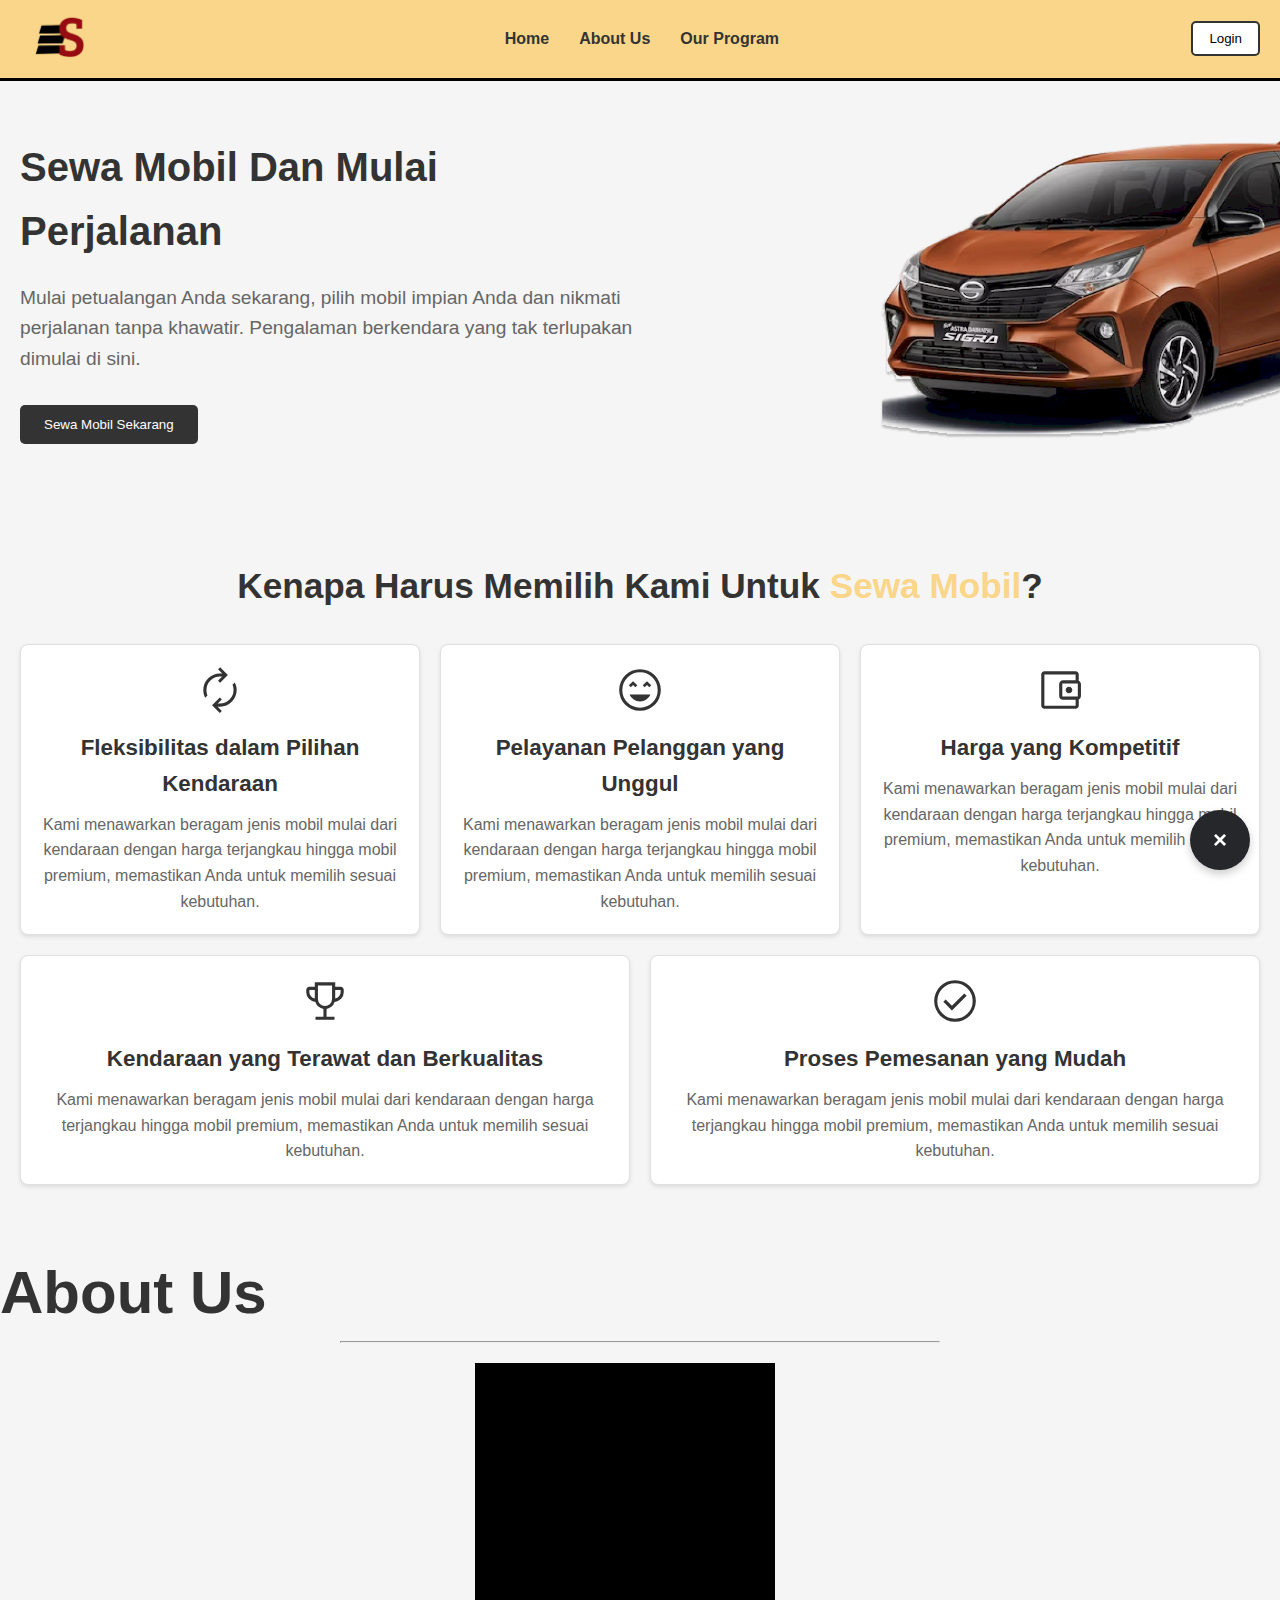
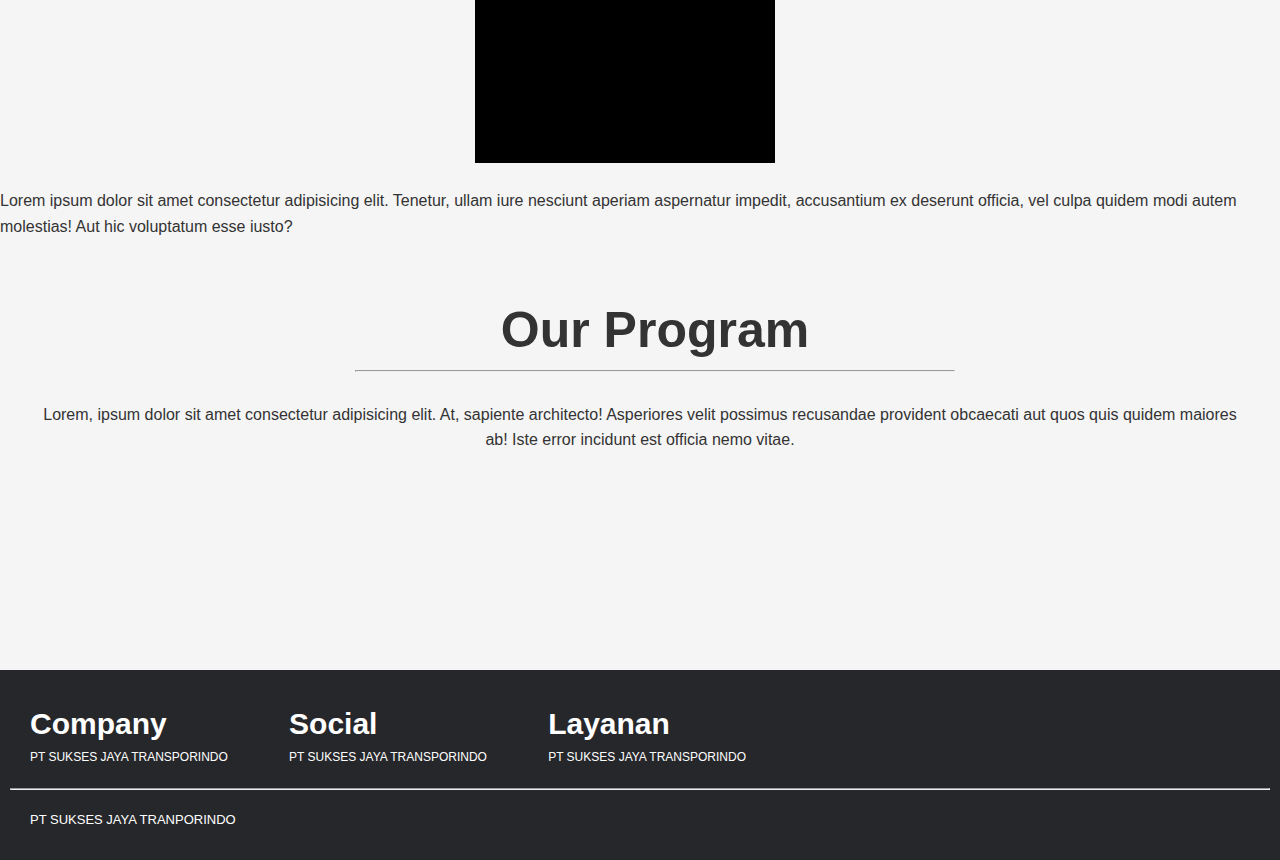
==== commit 8e0576c7: "memperbaiki footer" ====
--- a/Main/index.html
+++ b/Main/index.html
@@ -169,30 +169,24 @@
 
 
 <!-- Site footer -->
-<footer class="site-footer">
+<footer>
   <div class="containerFooter">
-    <div class="row" style="display: flex; gap: 100px;">
-      <div class="company">
-        <h6>Company</h6>
-        <p class="text-justify">PT. SUKSES JAYA TRANSPORINDO</p>
+    <div class="parentFooter">
+      <div class="contentFooter">
+        <h1>Company</h1>
+        <p style="font-size: 12px;">PT SUKSES JAYA TRANSPORINDO</p>
       </div>
-      <div class="social">
-        <h6>Social</h6>
-        <p class="text-justify">PT. SUKSES JAYA TRANSPORINDO</p>
+      <div class="contentFooter">
+        <h1>Social</h1>
+        <p style="font-size: 12px;">PT SUKSES JAYA TRANSPORINDO</p>
+      </div>
+      <div class="contentFooter">
+        <h1>Layanan</h1>
+        <p style="font-size: 12px;">PT SUKSES JAYA TRANSPORINDO</p> 
       </div>
     </div>
-    <div class="Contact" style="margin-top: 20px;">
-      <h6>Legal</h6>
-      <p class="text-justify">PT. SUKSES JAYA TRANSPORINDO</p>
-    </div>
     <hr>
-    <div class="footerContainer">
-      <div class="row">
-        <div class="col-md-8 col-sm-6 col-xs-12">
-          <p class="copyright-text">PT. SUKSES JAYA TRANSPORINDO</p>
-        </div>
-      </div>
-    </div>
+      <p class="copyright">PT SUKSES JAYA TRANPORINDO</p>
+  </div>
 </footer>
-
 </html>--- a/Main/styles.css
+++ b/Main/styles.css
@@ -747,7 +747,7 @@
   margin-top: 50px;
 }
 
-form#registerForm {
+form.registerForm {
   display: grid;
   row-gap: 10px;
 }
@@ -936,13 +936,18 @@
 }
 
 /*Profile Card*/
+.separator {
+  margin-top: 20px;
+}
+
 .leftContent {
   background: rgb(35 49 60);
-  width: 400px;
+  width: 250px;
   height: 150px;
   border-radius: 20px;
   box-shadow: 3px 2px 4px 0px;
-  display: flex;
+  display: inline-grid;
+  margin-left: 20px;
 }
 
 .leftText {
@@ -976,12 +981,14 @@
 }
 
 .isiContentLeft a {
-  font-size: 14px;
+  font-size: 12px;
   color: white;
+  padding-bottom: 6px;
+  padding-left: 20px;
 }
 
 a.leftNama {
-  font-size: 15px;
+  font-size: 12px;
 }
 
 a.leftMobil {
@@ -989,8 +996,10 @@
 }
 
 a.tanggalBulan {
-  font-size: 14px;
-  font-weight: 800;
+  font-size: 12px;
+  font-weight: 700;
+  color: black;
+  margin-left: 35px;
 }
 
 input.rbtn {
@@ -1013,6 +1022,29 @@
 
 a#tanggal {
   margin-left: 70px;
+}
+
+/* Halaman Proses */
+.page-contentProses,
+.page-contentSukses,
+.page-contentReject,
+.page-contentUser {
+  padding-left: 0px;
+  padding-top: 20px;
+}
+
+.resultBtn {
+  text-align: center;
+}
+
+#btnDecision {
+  padding-left: 120px;
+  padding-top: 30px;
+}
+
+#localGas {
+  margin-left: 10px;
+  color: rgb(180, 180, 180);
 }
 
 /* The Close Button Modal*/
@@ -1197,64 +1229,44 @@
 }
 
 
-/*FOOTER*/
-
-.col-md-4.col-sm-6.col-xs-12 {
-  margin-top: 15px;
+/* FOOTER*/
+
+footer {
+  margin: 0px;
 }
 
 .containerFooter {
-  margin-left: 15px;
-}
-
-.site-footer {
   background-color: #26272b;
-  padding: 20px 0 20px;
+  padding: 10px;
+  margin-top: 17%;
+}
+
+.parentFooter {
+  display: flex;
+  justify-content: space-between;
+  width: 60%;
+}
+
+.contentFooter {
+  padding: 20px;
+  color: white;
   font-size: 15px;
-  line-height: 24px;
-  color: #737373;
-  margin-top: 100px;
-}
-
-.site-footer hr {
-  border-top-color: #bbb;
-  opacity: 0.5;
-  margin-left: -22px;
-  margin-top: 30px;
-}
-
-.site-footer hr.small {
-  margin: 20px 0
-}
-
-.site-footer h6 {
-  color: #fff;
-  font-size: 16px;
-  text-transform: uppercase;
-  margin-top: 5px;
-  letter-spacing: 2px
-}
-
-.footer-links {
-  padding-left: 0;
-  list-style: none
-}
-
-.footer-links.inline li {
-  display: inline-block
-}
-
-.site-footer .social-icons {
-  text-align: right
-}
-
-.copyright-text {
-  padding-top: 10px;
-  margin: 0
-}
-
-
-/*About Us*/
+}
+
+.hr {
+  color: white;
+  margin: 20px;
+  height: 40px;
+}
+
+.copyright {
+  color: white;
+  margin: 20px;
+  font-size: 13px;
+} */
+
+
+About Us
 
 .about-us {
   text-align: center;
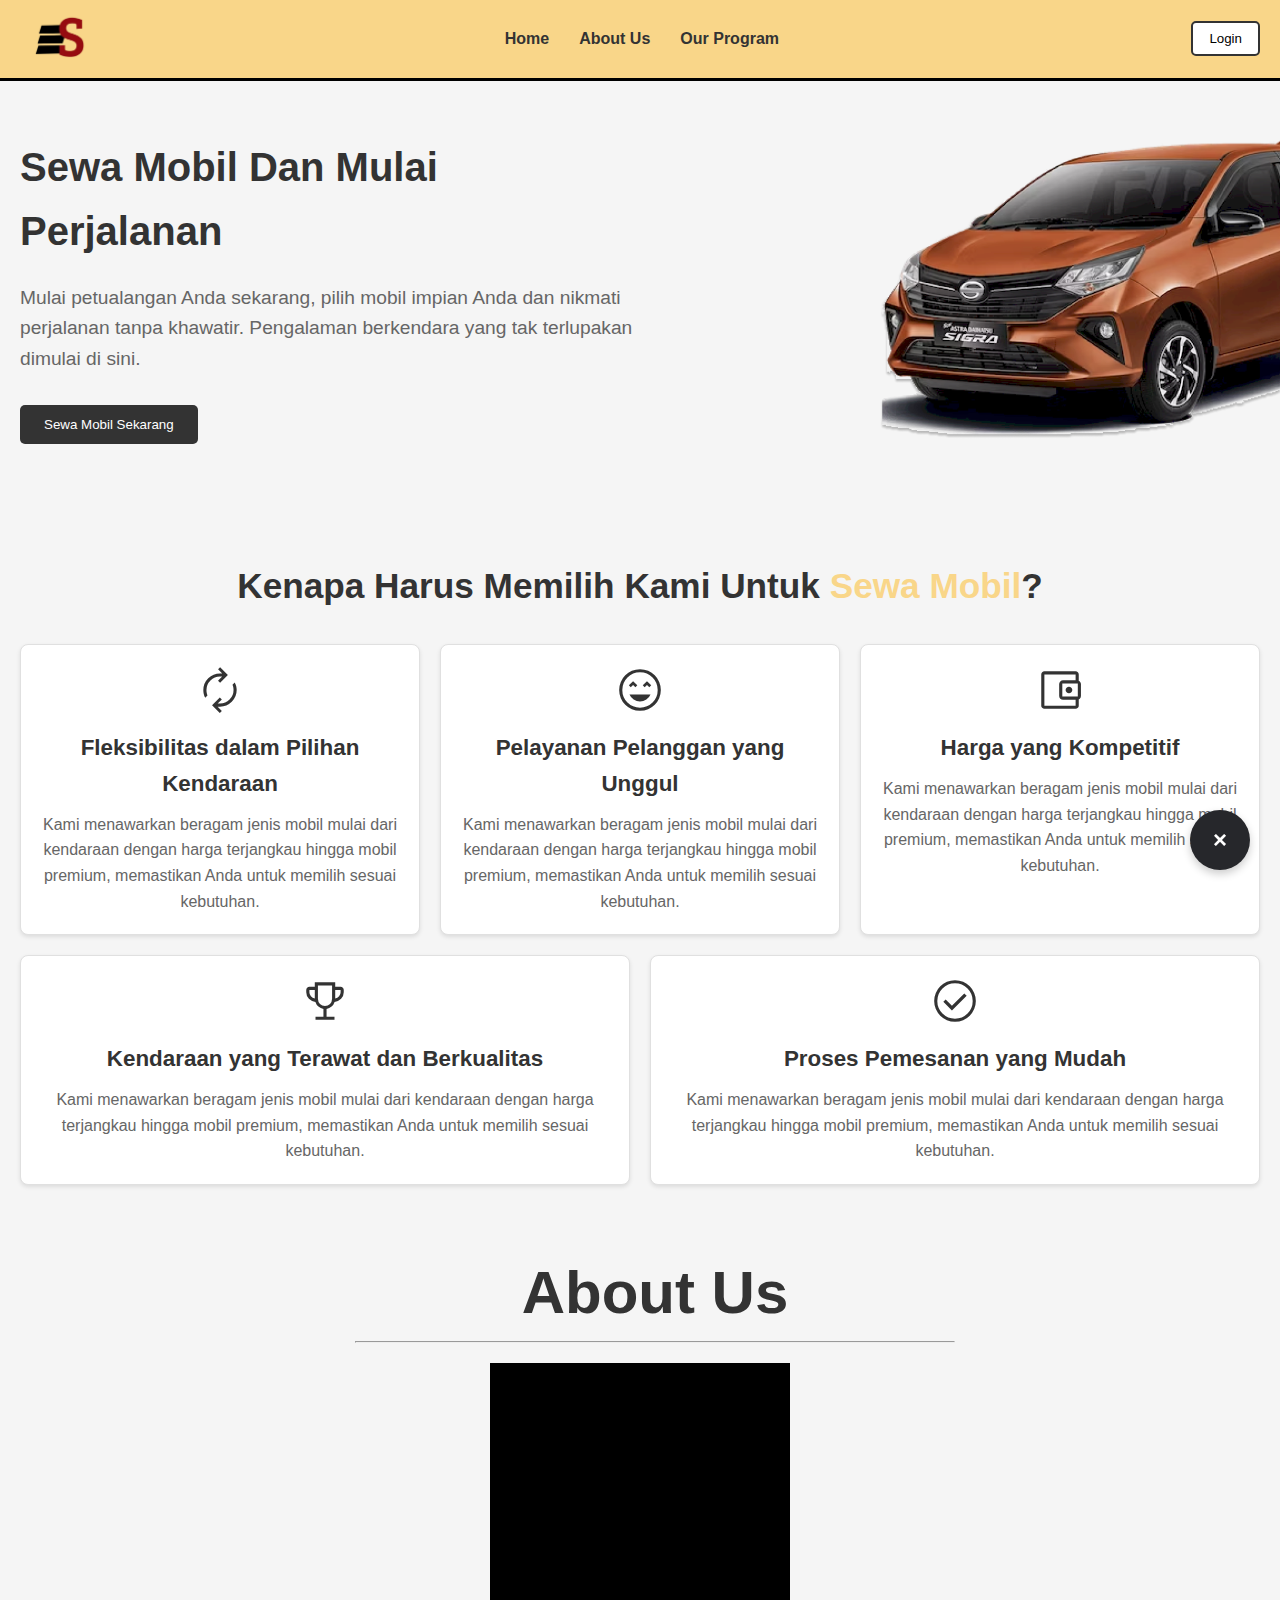
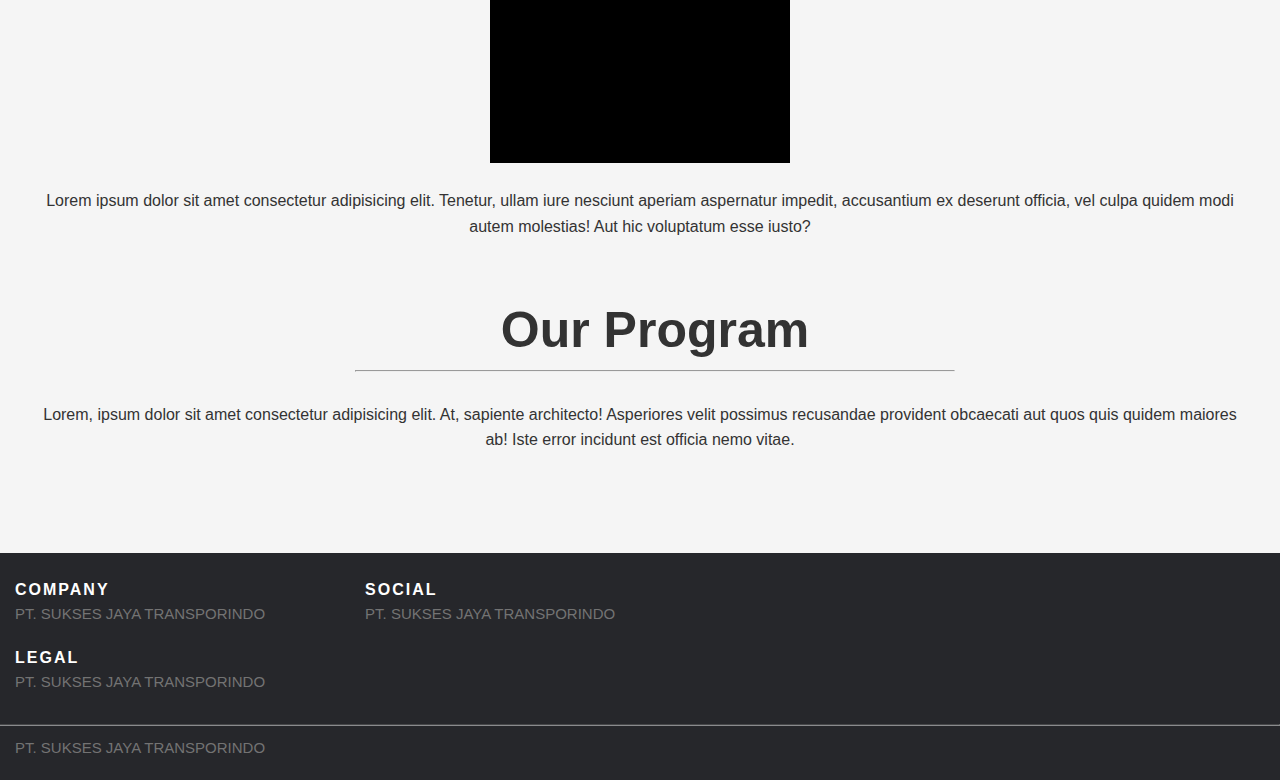
==== commit 78fde5bd: "tes" ====
--- a/Main/index.html
+++ b/Main/index.html
@@ -169,24 +169,30 @@
 
 
 <!-- Site footer -->
-<footer>
+<footer class="site-footer">
   <div class="containerFooter">
-    <div class="parentFooter">
-      <div class="contentFooter">
-        <h1>Company</h1>
-        <p style="font-size: 12px;">PT SUKSES JAYA TRANSPORINDO</p>
+    <div class="row" style="display: flex; gap: 100px;">
+      <div class="company">
+        <h6>Company</h6>
+        <p class="text-justify">PT. SUKSES JAYA TRANSPORINDO</p>
       </div>
-      <div class="contentFooter">
-        <h1>Social</h1>
-        <p style="font-size: 12px;">PT SUKSES JAYA TRANSPORINDO</p>
-      </div>
-      <div class="contentFooter">
-        <h1>Layanan</h1>
-        <p style="font-size: 12px;">PT SUKSES JAYA TRANSPORINDO</p> 
+      <div class="social">
+        <h6>Social</h6>
+        <p class="text-justify">PT. SUKSES JAYA TRANSPORINDO</p>
       </div>
     </div>
+    <div class="Contact" style="margin-top: 20px;">
+      <h6>Legal</h6>
+      <p class="text-justify">PT. SUKSES JAYA TRANSPORINDO</p>
+    </div>
     <hr>
-      <p class="copyright">PT SUKSES JAYA TRANPORINDO</p>
-  </div>
+    <div class="footerContainer">
+      <div class="row">
+        <div class="col-md-8 col-sm-6 col-xs-12">
+          <p class="copyright-text">PT. SUKSES JAYA TRANSPORINDO</p>
+        </div>
+      </div>
+    </div>
 </footer>
+
 </html>--- a/Main/styles.css
+++ b/Main/styles.css
@@ -1040,6 +1040,8 @@
 #btnDecision {
   padding-left: 120px;
   padding-top: 30px;
+  display: flex;
+  gap: 10%;
 }
 
 #localGas {
@@ -1231,42 +1233,63 @@
 
 /* FOOTER*/
 
-footer {
-  margin: 0px;
+/*FOOTER*/
+
+.col-md-4.col-sm-6.col-xs-12 {
+  margin-top: 15px;
 }
 
 .containerFooter {
+  margin-left: 15px;
+}
+
+.site-footer {
   background-color: #26272b;
-  padding: 10px;
-  margin-top: 17%;
-}
-
-.parentFooter {
-  display: flex;
-  justify-content: space-between;
-  width: 60%;
-}
-
-.contentFooter {
-  padding: 20px;
-  color: white;
+  padding: 20px 0 20px;
   font-size: 15px;
-}
-
-.hr {
-  color: white;
-  margin: 20px;
-  height: 40px;
-}
-
-.copyright {
-  color: white;
-  margin: 20px;
-  font-size: 13px;
-} */
-
-
-About Us
+  line-height: 24px;
+  color: #737373;
+  margin-top: 100px;
+}
+
+.site-footer hr {
+  border-top-color: #bbb;
+  opacity: 0.5;
+  margin-left: -22px;
+  margin-top: 30px;
+}
+
+.site-footer hr.small {
+  margin: 20px 0
+}
+
+.site-footer h6 {
+  color: #fff;
+  font-size: 16px;
+  text-transform: uppercase;
+  margin-top: 5px;
+  letter-spacing: 2px
+}
+
+.footer-links {
+  padding-left: 0;
+  list-style: none
+}
+
+.footer-links.inline li {
+  display: inline-block
+}
+
+.site-footer .social-icons {
+  text-align: right
+}
+
+.copyright-text {
+  padding-top: 10px;
+  margin: 0
+}
+
+/*About Us*/
 
 .about-us {
   text-align: center;
@@ -1368,10 +1391,4 @@
   .cta-btn {
     margin-right: 405px;
   }
-}
-
-@media (max-width: 480px) {
-  .benefits {
-    grid-template-columns: 1fr;
-  }
 }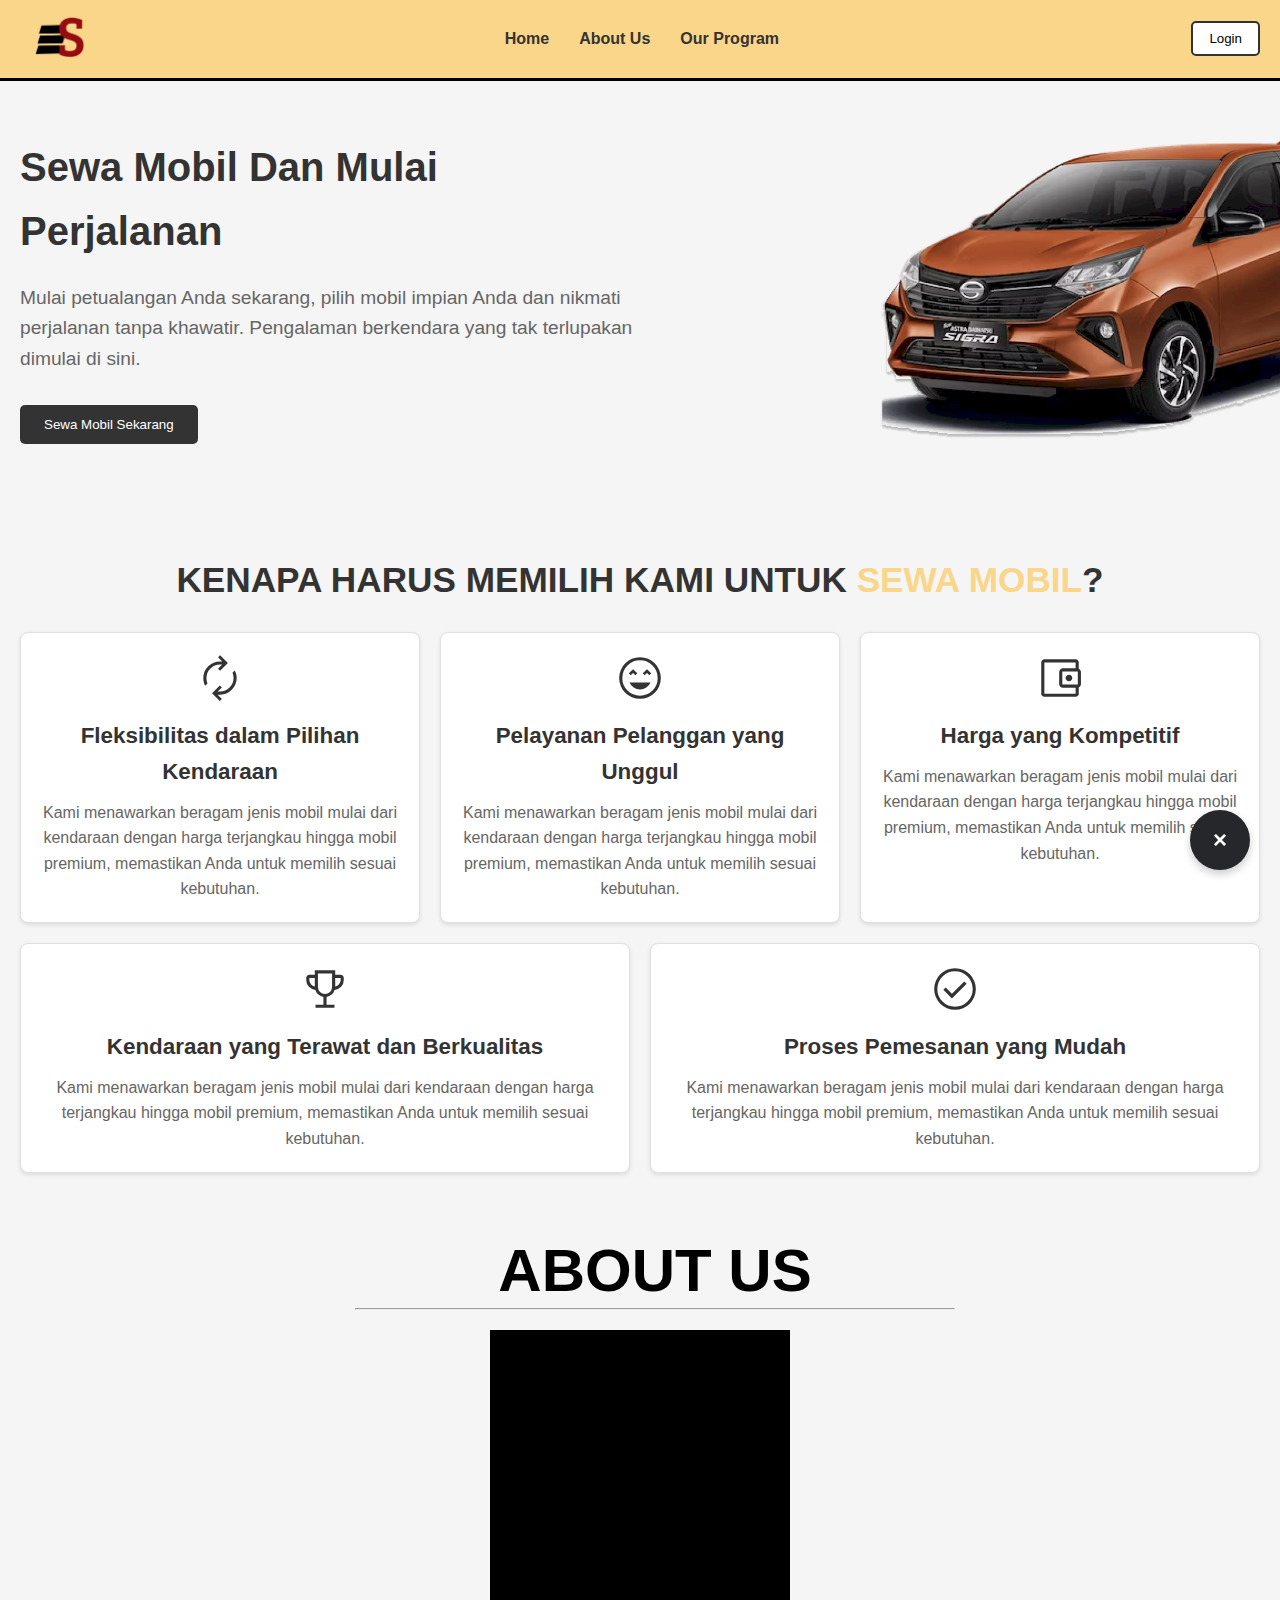
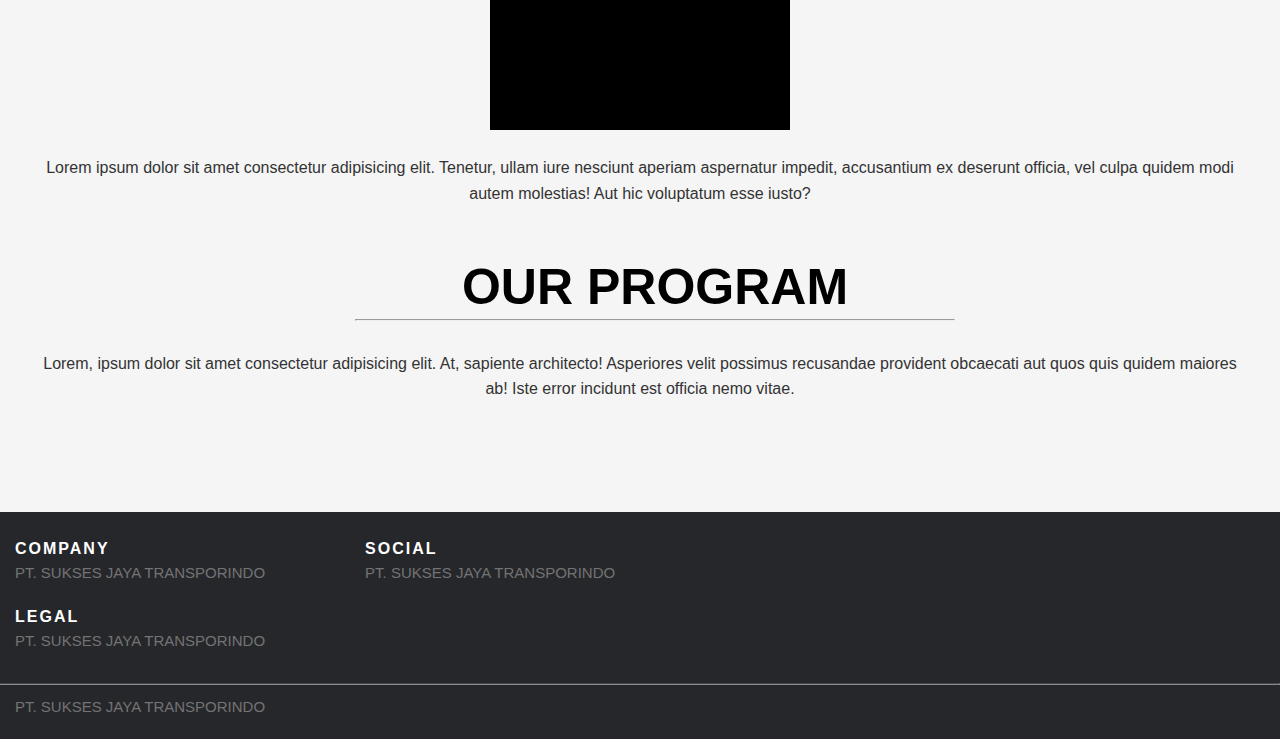
==== commit 8b7a0266: "done" ====
--- a/Main/index.html
+++ b/Main/index.html
@@ -9,6 +9,10 @@
   <link rel="stylesheet" href="styles.css" />
   <link rel="stylesheet"
     href="https://fonts.googleapis.com/css2?family=Material+Symbols+Outlined:opsz,wght,FILL,GRAD@20..48,100..700,0..1,-50..200" />
+  <link href="https://fonts.googleapis.com/icon?family=Material+Icons" rel="stylesheet">
+
+  <script src="https://code.jquery.com/jquery-3.6.0.min.js"></script>
+
 </head>
 
 <body>
@@ -114,17 +118,26 @@
   </section>
 
   <div class="fab-container">
-    <div class="fab-container">
-      <button class="fab" id="fabButton">
-        <span class="fab-icon" id="fabIcon">&times;</span>
-      </button>
-    </div>
+    <button class="fab" id="fabButton">
+      <span class="fab-icon" id="fabIcon">&times;</span>
+    </button>
 
     <div class="popover" id="popover">
-      <h3>FAB Popover</h3>
-      <p>The content of the popover is fully customizable. You can use it to create, for example, a menu.</p>
+      <h3>FAB Menu</h3>
+      <ul id="fabMenu"></ul>
+      <div id="fabContent" style="display: none;">
+        <div style="display: flex; justify-content: space-between; align-items: center;">
+          <h4 id="fabTitle"></h4>
+          <button id="fabBackButton" style="background: none; border: none; cursor: pointer;">&#8592; Back</button>
+        </div>
+        <div id="fabContentList" class="py-60">
+          <i class="material-icons">expand_more</i>
+        </div>
+      </div>
     </div>
   </div>
+
+
   <script>
     const loginButton = document.getElementById("btn-login");
 
@@ -136,18 +149,118 @@
       const fabButton = document.getElementById('fabButton');
       const fabIcon = document.getElementById('fabIcon');
       const popover = document.getElementById('popover');
-      const overlay = document.getElementById('overlay');
-
-      // Animasi Handling nya
+      const fabMenu = document.getElementById('fabMenu');
+      const fabContent = document.getElementById('fabContent');
+      const fabTitle = document.getElementById('fabTitle');
+      const fabContentList = document.getElementById('fabContentList');
+      const fabBackButton = document.getElementById('fabBackButton');
+
+      let fabData;
+
+      const menuMapping = {
+        'FAQ': 'faq',
+        'Contact Us': 'contact'
+      };
+
+      fetch('fab.php')
+        .then(response => response.json())
+        .then(data => {
+          fabData = data;
+
+          const menuItems = ['FAQ', 'Contact Us'];
+          menuItems.forEach((item, index) => {
+            const menuItem = document.createElement('li');
+            menuItem.innerText = item;
+            menuItem.style.cursor = 'pointer';
+            menuItem.addEventListener('click', function () {
+              const mappedType = menuMapping[item];
+              displayContent(mappedType);
+            });
+            fabMenu.appendChild(menuItem);
+          });
+        })
+        .catch(error => console.error('Error fetching FAB data:', error));
+
+      function displayContent(type) {
+        fabContentList.innerHTML = ''; 
+        fabTitle.innerText = type === 'faq' ? 'FAQ' : 'Contact Us';
+
+        const contentData = fabData[type];
+        if (contentData && contentData.length > 0) {
+          if (type === 'faq') {
+            contentData.forEach(item => {
+              const faqItem = document.createElement('div');
+              faqItem.classList.add('faq', 'accordion');
+              faqItem.innerHTML = `
+            <div class="question-wrapper">
+              <div class="d-flex align-items-center">
+                <span class="q-mark">Q.</span>
+                <p class="question">${item.question}</p>
+              </div>
+              <i class="material-icons drop">expand_more</i>
+            </div>
+            <div class="answer-wrapper">
+              <p class="answer">${item.answer}</p>
+            </div>
+          `;
+              fabContentList.appendChild(faqItem);
+            });
+
+            $(".question-wrapper").click(function () {
+              var container = $(this).closest(".accordion");
+              var answer = container.find(".answer-wrapper");
+              var trigger = container.find(".material-icons.drop");
+
+              answer.slideToggle(100); 
+
+              if (trigger.hasClass("icon-expand")) {
+                trigger.removeClass("icon-expand");
+              } else {
+                trigger.addClass("icon-expand");
+              }
+
+              if (container.hasClass("expanded")) {
+                container.removeClass("expanded");
+              } else {
+                container.addClass("expanded");
+              }
+            });
+          } else if (type === 'contact') {
+            contentData.forEach(item => {
+              const contactItem = document.createElement('div');
+              contactItem.classList.add('contact-item');
+              contactItem.innerHTML = `
+          <strong>Email:</strong> <a href="mailto:${item.email}">${item.email}</a><br>
+          <strong>Phone:</strong> ${item.phone}<br>
+          <strong>Silahkan raih kami di Whatsapp:</strong> 
+          <a href="${item.url}" target="_blank">Klik disini</a>
+        `;
+              fabContentList.appendChild(contactItem);
+            });
+          }
+        } else {
+          const emptyMessage = document.createElement('p');
+          emptyMessage.innerText = 'No data available';
+          fabContentList.appendChild(emptyMessage);
+        }
+
+        fabMenu.style.display = 'none';
+        fabContent.style.display = 'block';
+      }
+
+      fabBackButton.addEventListener('click', function () {
+        fabContent.style.display = 'none';
+        fabMenu.style.display = 'block';
+      });
 
       fabButton.addEventListener('click', function () {
         if (popover.classList.contains('show')) {
           popover.classList.remove('show');
-          overlay.classList.remove('show');
           fabIcon.style.transform = 'rotate(0deg)';
+          fabContent.style.display = 'none';
+          fabMenu.style.display = 'block';
         } else {
           popover.classList.add('show');
-          overlay.classList.add('show');
           fabIcon.style.transform = 'rotate(45deg)';
         }
       });
@@ -155,8 +268,9 @@
       document.addEventListener('click', function (event) {
         if (!fabButton.contains(event.target) && !popover.contains(event.target)) {
           popover.classList.remove('show');
-          overlay.classList.remove('show');
           fabIcon.style.transform = 'rotate(0deg)';
+          fabContent.style.display = 'none';
+          fabMenu.style.display = 'block';
         }
       });
     });
@@ -164,8 +278,6 @@
 
   </script>
 </body>
-
-
 
 
 <!-- Site footer -->
--- a/Main/styles.css
+++ b/Main/styles.css
@@ -84,6 +84,125 @@
   object-fit: cover;
   /* Menjaga proporsi gambar */
 }
+
+div#popover {
+  width: 400px;
+  height: 500px;
+}
+.py-60 {
+  padding: 10px 0;
+}
+
+@media only screen and (max-width: 768px) {
+  .py-60 {
+    padding: 52px 0;
+  }
+}
+
+section {
+  background: #F3F3F3;
+}
+
+h2 {
+  font-family: 'Roboto-Light', sans-serif;
+  font-size: 32px;
+  color: #000000;
+  line-height: 1.25;
+  text-transform: uppercase;
+}
+
+
+.text-control-1 h2 {
+  margin-bottom: 20px;
+}
+
+
+.q-mark {
+  font-family: 'Roboto-Bold', sans-serif;
+  color: #D40119;
+  padding: 18px 0 18px 18px;
+}
+
+.question {
+  font-family: 'Roboto', sans-serif;
+  font-size: 20px;
+  color: #5C5C5C;
+  line-height: 1.5;
+  padding: 20px;
+  margin-bottom: 0;
+}
+
+.material-icons {
+  font-family: 'Material Icons';
+  font-weight: normal;
+  font-style: normal;
+  font-size: 24px; /* Adjust size as needed */
+  display: inline-block;
+  line-height: 1;
+  text-align: center;
+  white-space: nowrap;
+  vertical-align: middle;
+  -webkit-font-smoothing: antialiased;
+  -moz-osx-font-smoothing: grayscale;
+}
+
+.material-icons.drop {
+  padding: 20px;
+  font-size: 2rem;
+  color: #D40119;
+  transition: transform .5s ease-in-out;
+}
+
+.answer {
+  font-size: 16px;
+  color: #5C5C5C;
+  padding: 16px;
+  padding-left: 52px;
+  padding-bottom: 32px;
+  background-color: white;
+  overflow: hidden;
+}
+
+.accordion {
+  background-color: #ffffff;
+  color: #444;
+  cursor: pointer;
+  width: 100%;
+  margin-bottom: 20px;
+  text-align: left;
+  border: none;
+  outline: none;
+  transition: 0.4s;
+  box-shadow: 0 1px 1px 0 rgba(0,0,0,0.14), 0 2px 1px -1px rgba(0,0,0,0.12), 0 1px 3px 0 rgba(0,0,0,0.20);
+  border-radius: 4px;
+}
+
+
+
+.question-wrapper {
+  display: flex;
+  justify-content: space-between;
+  align-items: center;
+  transition: background-color .25s ease-in-out;
+}
+
+.answer-wrapper {
+  display: none;
+}
+
+.icon-expand {
+  transform: rotateX(180deg);
+  transition: transform .75s ease-in-out;
+}
+
+.active, .accordion:hover .question-wrapper {
+  background-color: #EBEBEB;
+}
+
+.active p {
+  color: #3D3D3D;
+}
+
 
 
 .hero-content h1 {
@@ -471,7 +590,6 @@
 
 .tgl-rental {
   background: none;
-  z-index: 1;
 }
 
 .info-tgl {
@@ -672,14 +790,6 @@
   overflow: auto;
   background-color: rgb(0, 0, 0);
   background-color: rgba(0, 0, 0, 0.4);
-}
-
-.modal-content {
-  background-color: #fefefe;
-  margin: 15% auto;
-  padding: 20px;
-  border: 1px solid #888;
-  width: 80%;
 }
 
 .modal-header {
@@ -768,7 +878,7 @@
 
 .modal-contentUser {
   background: white;
-  margin: 15% auto;
+  margin: 7% auto;
   padding: 20px;
   width: 80%;
   max-width: 400px;
@@ -788,6 +898,7 @@
   text-decoration: none;
   cursor: pointer;
 }
+
 
 /* Modal Register Admin */
 
@@ -830,6 +941,9 @@
 
 /* Modal Register Pembayaran */
 
+.textHeader {
+  cursor: pointer;
+}
 
 .modalPembayaran {
   display: none;
@@ -1066,18 +1180,30 @@
 
 #notification {
   margin: 7px;
+  cursor: pointer;
 }
 
 #mobil {
   margin-top: 7px;
-}
-
+  cursor: pointer;
+}
+
+/* Proses User */
+
+.cardProfile {
+  margin-bottom: 20px;
+}
 
 /*Dropdown For Logout*/
 
 .dropdown {
   position: relative;
   display: inline-block;
+  padding-right: 20px;
+}
+
+.dropdown button {
+  width: 100%;
 }
 
 .dropdown-content {
@@ -1189,12 +1315,19 @@
   padding: 16px;
   border-radius: 8px;
   box-shadow: 0 4px 8px rgba(0, 0, 0, 0.2);
-  max-width: 250px;
+  max-width: 400px;
+  max-height: 500px;
   opacity: 0;
   transform: translateY(10px);
   transition: opacity 0.3s, transform 0.3s;
   z-index: 102;
   display: none;
+  overflow-y: auto;
+}
+
+#fabContentList {
+  max-height: 400px; /* Batasi tinggi maksimal */
+  overflow-y: auto; /* Tambahkan scroll jika konten melebihi max-height */
 }
 
 .popover.show {
@@ -1230,9 +1363,6 @@
   opacity: 1;
 }
 
-
-/* FOOTER*/
-
 /*FOOTER*/
 
 .col-md-4.col-sm-6.col-xs-12 {
@@ -1249,7 +1379,7 @@
   font-size: 15px;
   line-height: 24px;
   color: #737373;
-  margin-top: 100px;
+  margin-top: 110px;
 }
 
 .site-footer hr {
@@ -1391,4 +1521,67 @@
   .cta-btn {
     margin-right: 405px;
   }
+}
+
+@media screen and (max-width: 628px) {
+  /* Index.html */
+
+  header nav {
+    display: flex;
+    justify-content: space-between;
+    align-items: center;
+    border-bottom: 3px solid black;
+    padding: 10px 20px;
+    background-color: #F9D689;
+    width: 100%;
+  }
+
+  .nav-links {
+    list-style-type: none;
+    float: none;
+    margin: auto;
+    display: contents;
+  }
+
+  .hero {
+    display: flex;
+    width: 630px;
+    align-items: center;
+    justify-content: space-between;
+    padding: 50px 0;
+    background-color: #f5f5f5;
+    overflow: hidden;
+  }
+
+  .why-choose-us {
+    padding: 60px 20px;
+    text-align: center;
+    background-color: #f5f5f5;
+    width: 630px;
+  }
+
+  .about-us {
+    text-align: center;
+    padding-left: 30px;
+    background: #f5f5f5;
+    width: 630px;
+  }
+
+  .ourProgram {
+    padding-top: 50px;
+    padding-left: 30px;
+    text-align: center;
+    background: #f5f5f5;
+    width: 630px;
+  }
+
+  .site-footer {
+    background-color: #26272b;
+    padding: 20px 0 20px;
+    font-size: 15px;
+    line-height: 24px;
+    color: #737373;
+    width: 630px;
+    margin-top: 110px;
+  }
 }